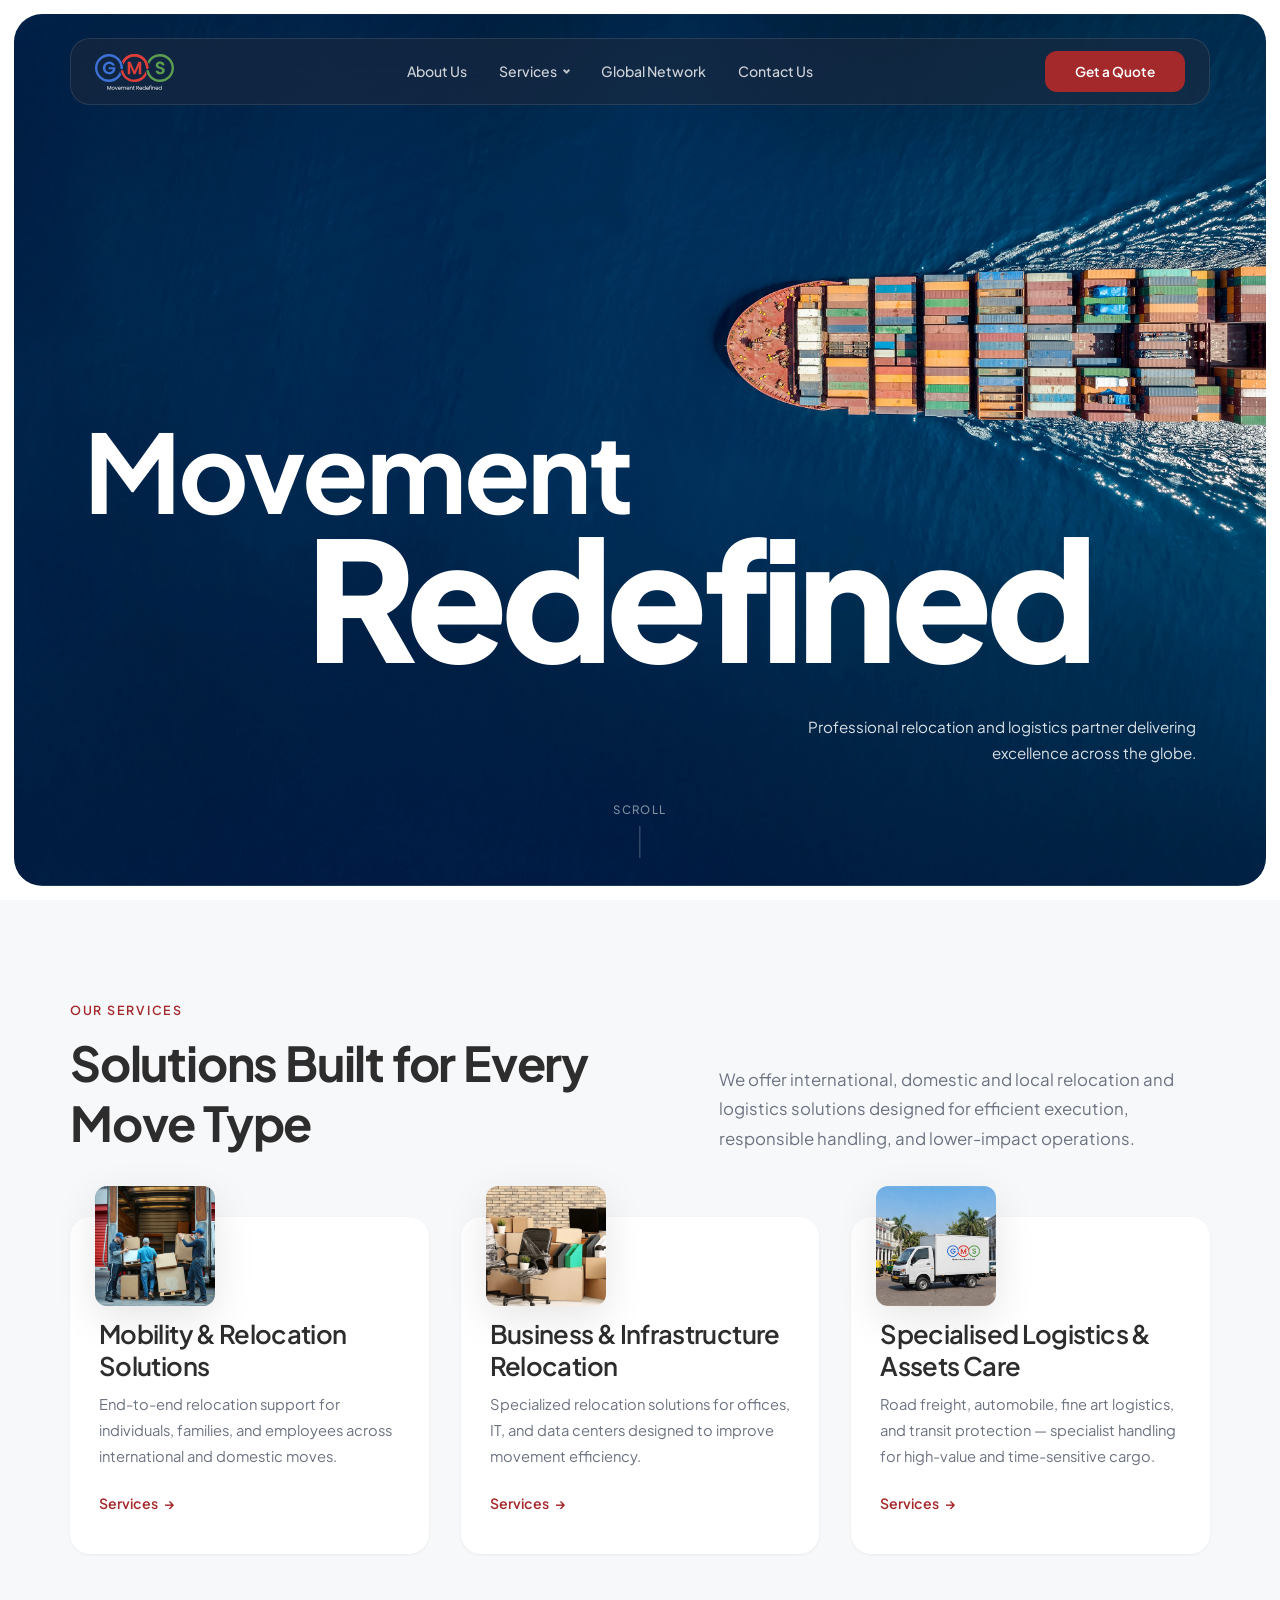
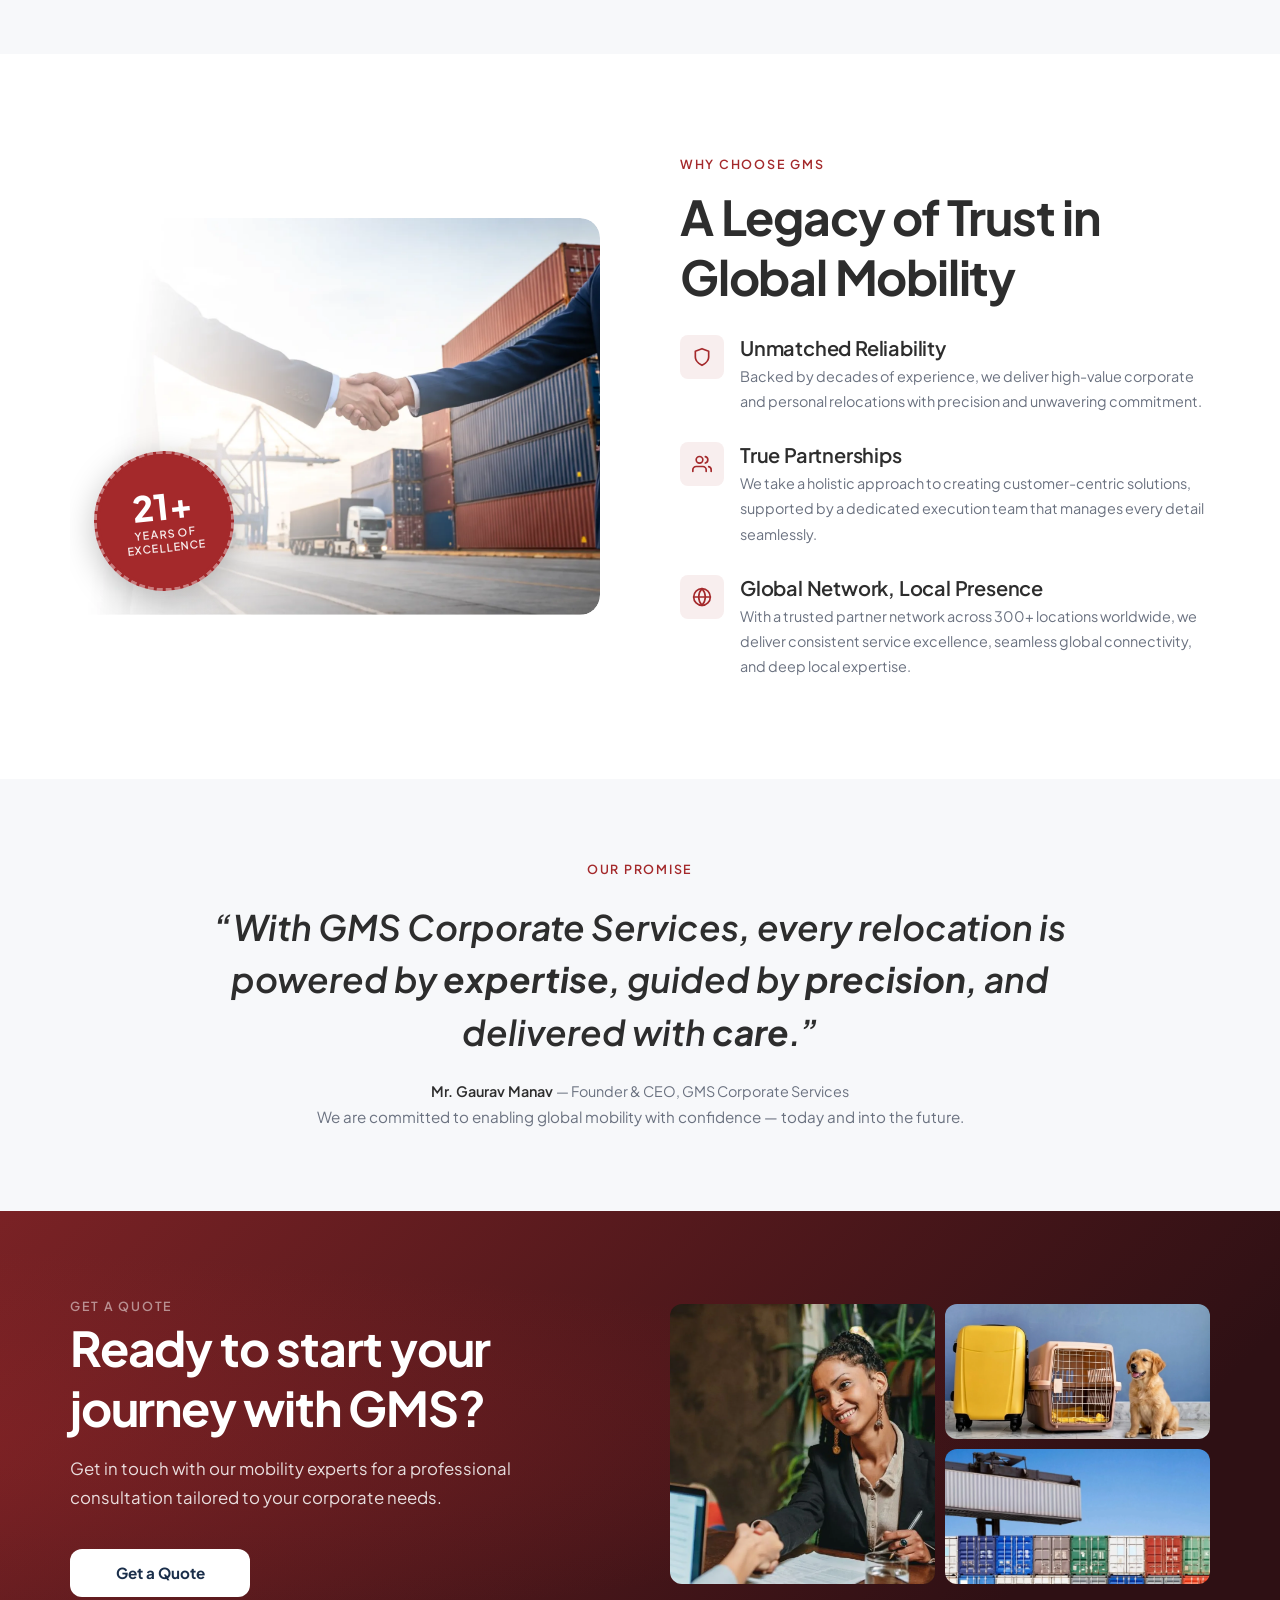
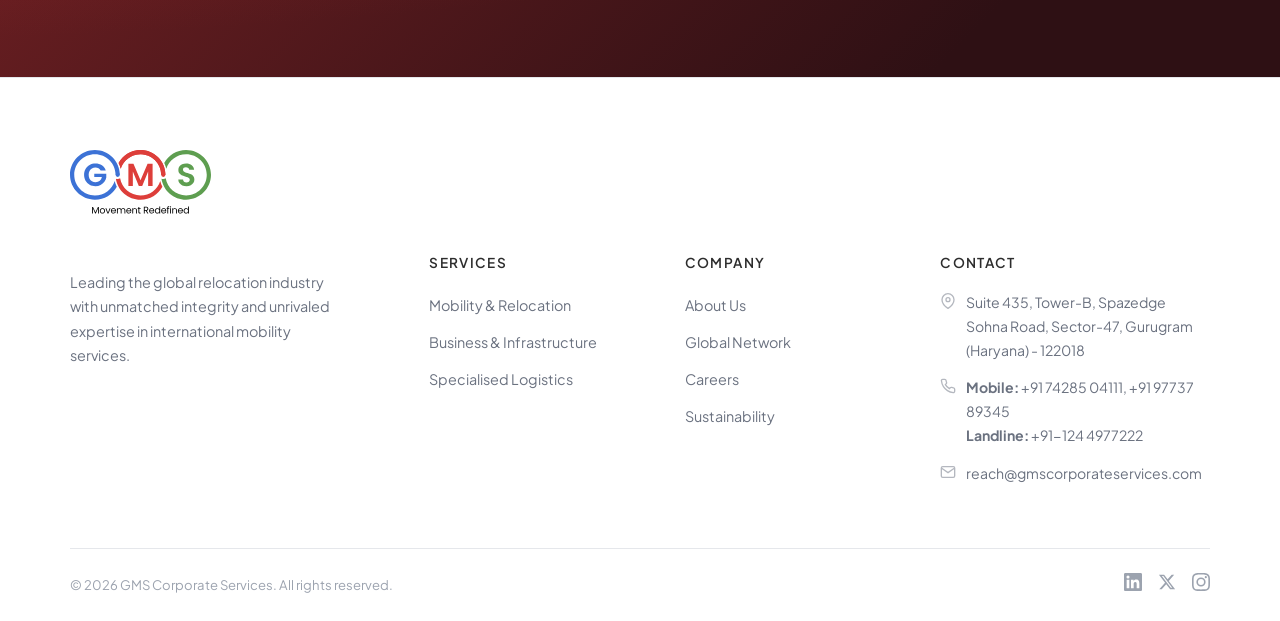
==== Website/index.html @ ae3aa565 "Use Avenir stack for India map labels - Switch Jammu/Srinagar overlay labels to Avenir/Avenir Next s" ====
<!DOCTYPE html>
<html lang="en">
<head>
  <meta charset="UTF-8">
  <meta name="viewport" content="width=device-width, initial-scale=1.0">
  <title>GMS — Global Mobility Services | Movement Redefined</title>
  <meta name="description" content="GMS Corporate Services offers comprehensive relocation and logistics solutions designed to optimize your business operations and expand your global footprint.">
  <link rel="preconnect" href="https://fonts.googleapis.com">
  <link rel="preconnect" href="https://fonts.gstatic.com" crossorigin>
  <link href="https://fonts.googleapis.com/css2?family=Plus+Jakarta+Sans:ital,wght@0,300;0,400;0,500;0,600;0,700;0,800;1,400;1,600&display=swap" rel="stylesheet">
  <link rel="stylesheet" href="css/style.css?v=20">
</head>
<body>

  <!-- Navbar — Glassmorphism floating -->
  <nav class="navbar" role="navigation" aria-label="Main navigation">
    <div class="navbar__inner">
      <a href="index.html" class="navbar__logo" aria-label="GMS Home">
        <img src="assets/GMS-logo-white.svg" alt="GMS" style="height: 36px;">
      </a>
      <div class="navbar__links">
        <a href="about.html">About Us</a>
        <div class="navbar__dropdown">
          <button type="button" class="navbar__dropdown-trigger" aria-haspopup="true" aria-expanded="false">Services</button>
          <div class="navbar__mega-menu">
            <div class="mega-menu__group">
              <a href="services-mobility-relocation.html" class="mega-menu__category">Mobility &amp; Relocation Solutions</a>
              <div class="mega-menu__services">
                <a href="services-mobility-relocation.html#household-relocation">Household Relocation</a>
                <a href="services-mobility-relocation.html#corporate-mobility">Corporate Mobility Solutions</a>
                <a href="services-mobility-relocation.html#destination-services">Relocation &amp; Destination Services</a>
                <a href="services-mobility-relocation.html#pet-relocation">Pet Relocation</a>
              </div>
            </div>
            <div class="mega-menu__group">
              <a href="services-business-infrastructure.html" class="mega-menu__category">Business &amp; Infrastructure Relocation</a>
              <div class="mega-menu__services">
                <a href="services-business-infrastructure.html#office-it">Office &amp; IT Relocation</a>
                <a href="services-business-infrastructure.html#data-center">Data Center Migration</a>
                <a href="services-business-infrastructure.html#warehousing">Warehousing Solutions</a>
              </div>
            </div>
            <div class="mega-menu__group">
              <a href="services-specialised-logistics.html" class="mega-menu__category">Specialised Logistics &amp; Assets Care</a>
              <div class="mega-menu__services">
                <a href="services-specialised-logistics.html#road-freight">Road Freight Solutions</a>
                <a href="services-specialised-logistics.html#automobile">Automobile Transportation</a>
                <a href="services-specialised-logistics.html#fine-art">Fine Art Logistics</a>
                <a href="services-specialised-logistics.html#transit-protection">Transit Protection</a>
              </div>
            </div>
          </div>
        </div>
        <a href="global-network.html">Global Network</a>
        <a href="contact.html">Contact Us</a>
      </div>
      <div class="navbar__cta">
        <a href="get-a-quote.html" class="btn btn--primary" data-quote-trigger>Get a Quote</a>
      </div>
      <button class="navbar__hamburger" aria-label="Toggle menu">
        <span></span><span></span><span></span>
      </button>
    </div>
  </nav>

  <!-- Mobile Nav -->
  <div class="mobile-nav">
    <a href="about.html">About Us</a>
    <div class="mobile-nav__accordion">
      <button class="mobile-nav__accordion-trigger">Services <span class="chevron">&#9662;</span></button>
      <div class="mobile-nav__accordion-panel">
        <span class="mobile-nav__group-label">Mobility &amp; Relocation</span>
        <a href="services-mobility-relocation.html#household-relocation">Household Relocation</a>
        <a href="services-mobility-relocation.html#corporate-mobility">Corporate Mobility Solutions</a>
        <a href="services-mobility-relocation.html#destination-services">Relocation &amp; Destination Services</a>
        <a href="services-mobility-relocation.html#pet-relocation">Pet Relocation</a>
        <span class="mobile-nav__group-label">Business &amp; Infrastructure</span>
        <a href="services-business-infrastructure.html#office-it">Office &amp; IT Relocation</a>
        <a href="services-business-infrastructure.html#data-center">Data Center Migration</a>
        <a href="services-business-infrastructure.html#warehousing">Warehousing Solutions</a>
        <span class="mobile-nav__group-label">Specialised Logistics</span>
        <a href="services-specialised-logistics.html#road-freight">Road Freight Solutions</a>
        <a href="services-specialised-logistics.html#automobile">Automobile Transportation</a>
        <a href="services-specialised-logistics.html#fine-art">Fine Art Logistics</a>
        <a href="services-specialised-logistics.html#transit-protection">Transit Protection</a>
      </div>
    </div>
    <a href="global-network.html">Global Network</a>
    <a href="contact.html">Contact Us</a>
    <a href="get-a-quote.html" class="btn btn--primary" style="margin-top: 12px;" data-quote-trigger>Get a Quote</a>
  </div>

  <!-- Hero — Inset with white border, fully rounded -->
  <div class="hero-wrapper">
    <section class="hero" id="hero">
      <div class="hero__bg hero-carousel">
        <div class="hero-carousel__slide hero-carousel__slide--active" data-slide="0">
          <img src="assets/hero-carousel-1.webp" alt="Cargo ship aerial view">
        </div>
        <div class="hero-carousel__slide hero-carousel__slide--gradient" data-slide="1">
          <img src="assets/hero-carousel-2.webp" alt="Freight train containers">
        </div>
        <div class="hero-carousel__slide hero-carousel__slide--gradient" data-slide="2">
          <img src="assets/hero-carousel-3.webp" alt="Air freight and containers">
        </div>
      </div>
      <div class="hero__content">
        <h1 class="hero__heading">
          <span class="line1">Movement</span>
          <span class="line2">Redefined</span>
        </h1>
        <div class="hero__bottom hero__bottom--no-stats">
          <div class="hero__meta">
            <p class="hero__subtitle">Professional relocation and logistics partner delivering excellence across the globe.</p>
          </div>
        </div>
      </div>
      <div class="hero__scroll-hint">
        <span>Scroll</span>
        <div class="scroll-line"></div>
      </div>
    </section>
  </div>

  <!-- Services — Split header + Image cards -->
  <section class="section section--grey">
    <div class="container">
      <div class="section-header-split reveal">
        <div>
          <span class="label">Our Services</span>
          <h2>Solutions Built for Every Move Type</h2>
        </div>
        <div>
          <p>We offer international, domestic and local relocation and logistics solutions designed for efficient execution, responsible handling, and lower-impact operations.</p>
        </div>
      </div>
      <div class="services-grid">
        <div class="service-card reveal reveal-delay-1">
          <div class="service-card__image service-card__image--household">
            <img src="assets/unmatched-reliability.webp" alt="Mobility and relocation">
          </div>
          <div class="service-card__body">
            <h3>Mobility &amp; Relocation Solutions</h3>
            <p>End-to-end relocation support for individuals, families, and employees across international and domestic moves.</p>
            <a href="services-mobility-relocation.html" class="service-card__link">Services <span class="arrow">&rarr;</span></a>
          </div>
        </div>
        <div class="service-card reveal reveal-delay-2">
          <div class="service-card__image">
            <img src="assets/img-10.webp" alt="Business and infrastructure relocation">
          </div>
          <div class="service-card__body">
            <h3>Business &amp; Infrastructure Relocation</h3>
            <p>Specialized relocation solutions for offices, IT, and data centers designed to improve movement efficiency.</p>
            <a href="services-business-infrastructure.html" class="service-card__link">Services <span class="arrow">&rarr;</span></a>
          </div>
        </div>
        <div class="service-card reveal reveal-delay-3">
          <div class="service-card__image">
            <img src="assets/photos/contact-page-final.webp" alt="Specialised logistics">
          </div>
          <div class="service-card__body">
            <h3>Specialised Logistics &amp; Assets Care</h3>
            <p>Road freight, automobile, fine art logistics, and transit protection — specialist handling for high-value and time-sensitive cargo.</p>
            <a href="services-specialised-logistics.html" class="service-card__link">Services <span class="arrow">&rarr;</span></a>
          </div>
        </div>
      </div>
    </div>
  </section>

  <!-- Why Choose GMS -->
  <section class="section">
    <div class="container">
      <div class="split">
        <div class="split__image reveal">
          <img src="assets/img-6.webp" alt="Global reach and logistics network">
          <div class="split__badge">
            <span class="number" data-count="25" data-suffix="+">0+</span>
            <span class="text">Years of<br>Excellence</span>
          </div>
        </div>
        <div class="split__content reveal">
          <span class="label">Why Choose GMS</span>
          <h2>A Legacy of Trust in Global Mobility</h2>
          <div class="trust-points">
            <div class="trust-point">
              <div class="trust-point__icon">
                <svg width="20" height="20" viewBox="0 0 24 24" fill="none" stroke="currentColor" stroke-width="2" stroke-linecap="round" stroke-linejoin="round"><path d="M12 22s8-4 8-10V5l-8-3-8 3v7c0 6 8 10 8 10z"/></svg>
              </div>
              <div>
                <h4>Unmatched Reliability</h4>
                <p>Backed by decades of experience, we deliver high-value corporate and personal relocations with precision and unwavering commitment.</p>
              </div>
            </div>
            <div class="trust-point">
              <div class="trust-point__icon">
                <svg width="20" height="20" viewBox="0 0 24 24" fill="none" stroke="currentColor" stroke-width="2" stroke-linecap="round" stroke-linejoin="round"><path d="M17 21v-2a4 4 0 0 0-4-4H5a4 4 0 0 0-4 4v2"/><circle cx="9" cy="7" r="4"/><path d="M23 21v-2a4 4 0 0 0-3-3.87"/><path d="M16 3.13a4 4 0 0 1 0 7.75"/></svg>
              </div>
              <div>
                <h4>True Partnerships</h4>
                <p>We take a holistic approach to creating customer-centric solutions, supported by a dedicated execution team that manages every detail seamlessly.</p>
              </div>
            </div>
            <div class="trust-point">
              <div class="trust-point__icon">
                <svg width="20" height="20" viewBox="0 0 24 24" fill="none" stroke="currentColor" stroke-width="2" stroke-linecap="round" stroke-linejoin="round"><circle cx="12" cy="12" r="10"/><line x1="2" y1="12" x2="22" y2="12"/><path d="M12 2a15.3 15.3 0 0 1 4 10 15.3 15.3 0 0 1-4 10 15.3 15.3 0 0 1-4-10 15.3 15.3 0 0 1 4-10z"/></svg>
              </div>
              <div>
                <h4>Global Network, Local Presence</h4>
                <p>With a trusted partner network across 300+ locations worldwide, we deliver consistent service excellence, seamless global connectivity, and deep local expertise.</p>
              </div>
            </div>
          </div>
        </div>
      </div>
    </div>
  </section>

  <!-- Our Promise -->
  <section class="promise">
    <div class="container">
      <div class="promise__inner reveal">
        <span class="label">Our Promise</span>
        <blockquote>&ldquo;With GMS Corporate Services, every relocation is powered by <strong>expertise</strong>, guided by <strong>precision</strong>, and delivered with <strong>care</strong>.&rdquo;</blockquote>
        <p class="promise__author">Mr. Gaurav Manav <span>&mdash; Founder &amp; CEO, GMS Corporate Services</span></p>
        <p class="promise__note">We are committed to enabling global mobility with confidence &mdash; today and into the future.</p>
      </div>
    </div>
  </section>

  <!-- CTA Banner — Split with image collage -->
  <section class="cta-banner">
    <div class="container">
      <div class="cta-banner__split reveal">
        <div class="cta-banner__text">
          <span class="label" style="color: rgba(255,255,255,0.5);">Get a Quote</span>
          <h2>Ready to start your journey with GMS?</h2>
          <p>Get in touch with our mobility experts for a professional consultation tailored to your corporate needs.</p>
          <a href="get-a-quote.html" class="btn btn--white" data-quote-trigger>Get a Quote</a>
        </div>
        <div class="cta-banner__collage">
          <div class="collage">
            <div class="collage__tall">
              <img src="assets/img-12.webp" alt="Automobile transportation">
            </div>
            <div class="collage__stack">
              <div class="collage__img">
                <img class="collage__pet" src="assets/photos/pet-relocation-collage.webp?v=2" alt="Pet relocation services">
              </div>
              <div class="collage__img">
                <img src="assets/photos/containers-collage.webp" alt="Fine art logistics">
              </div>
            </div>
          </div>
        </div>
      </div>
    </div>
  </section>

  <!-- Footer -->
  <footer class="footer">
    <div class="container">
      <a href="index.html" class="footer__logo-big" aria-label="GMS Home">
        <img src="assets/GMS-logo.svg" alt="GMS">
      </a>
      <div class="footer__grid">
        <div class="footer__brand">
          <p>Leading the global relocation industry with unmatched integrity and unrivaled expertise in international mobility services.</p>
        </div>
        <div>
          <h4>Services</h4>
          <ul>
            <li><a href="services-mobility-relocation.html">Mobility &amp; Relocation</a></li>
            <li><a href="services-business-infrastructure.html">Business &amp; Infrastructure</a></li>
            <li><a href="services-specialised-logistics.html">Specialised Logistics</a></li>
          </ul>
        </div>
        <div>
          <h4>Company</h4>
          <ul>
            <li><a href="about.html">About Us</a></li>
            <li><a href="global-network.html">Global Network</a></li>
            <li><a href="contact.html">Careers</a></li>
            <li><a href="about.html">Sustainability</a></li>
          </ul>
        </div>
        <div>
          <h4>Contact</h4>
          <div class="footer__contact-item">
            <svg width="16" height="16" viewBox="0 0 24 24" fill="none" stroke="currentColor" stroke-width="2"><path d="M21 10c0 7-9 13-9 13s-9-6-9-13a9 9 0 0118 0z"/><circle cx="12" cy="10" r="3"/></svg>
            <span data-allow-copy>Suite 435, Tower-B, Spazedge<br>Sohna Road, Sector-47, Gurugram (Haryana) - 122018</span>
          </div>
          <div class="footer__contact-item">
            <svg width="16" height="16" viewBox="0 0 24 24" fill="none" stroke="currentColor" stroke-width="2"><path d="M22 16.92v3a2 2 0 01-2.18 2 19.79 19.79 0 01-8.63-3.07 19.5 19.5 0 01-6-6 19.79 19.79 0 01-3.07-8.67A2 2 0 014.11 2h3a2 2 0 012 1.72c.127.96.361 1.903.7 2.81a2 2 0 01-.45 2.11L8.09 9.91a16 16 0 006 6l1.27-1.27a2 2 0 012.11-.45c.907.339 1.85.573 2.81.7A2 2 0 0122 16.92z"/></svg>
            <span data-allow-copy><strong>Mobile:</strong> +91 74285 04111, +91 97737 89345<br><strong>Landline:</strong> +91-124 4977222</span>
          </div>
          <div class="footer__contact-item">
            <svg width="16" height="16" viewBox="0 0 24 24" fill="none" stroke="currentColor" stroke-width="2"><path d="M4 4h16c1.1 0 2 .9 2 2v12c0 1.1-.9 2-2 2H4c-1.1 0-2-.9-2-2V6c0-1.1.9-2 2-2z"/><polyline points="22,6 12,13 2,6"/></svg>
            <span data-allow-copy>reach@gmscorporateservices.com</span>
          </div>
        </div>
      </div>
      <div class="footer__bottom">
        <span>&copy; 2026 GMS Corporate Services. All rights reserved.</span>
        <div class="footer__socials">
          <a href="#" aria-label="LinkedIn">
            <svg width="18" height="18" viewBox="0 0 24 24" fill="currentColor"><path d="M20.447 20.452h-3.554v-5.569c0-1.328-.027-3.037-1.852-3.037-1.853 0-2.136 1.445-2.136 2.939v5.667H9.351V9h3.414v1.561h.046c.477-.9 1.637-1.85 3.37-1.85 3.601 0 4.267 2.37 4.267 5.455v6.286zM5.337 7.433a2.062 2.062 0 01-2.063-2.065 2.064 2.064 0 112.063 2.065zm1.782 13.019H3.555V9h3.564v11.452zM22.225 0H1.771C.792 0 0 .774 0 1.729v20.542C0 23.227.792 24 1.771 24h20.451C23.2 24 24 23.227 24 22.271V1.729C24 .774 23.2 0 22.222 0h.003z"/></svg>
          </a>
          <a href="#" aria-label="Twitter">
            <svg width="18" height="18" viewBox="0 0 24 24" fill="currentColor"><path d="M18.244 2.25h3.308l-7.227 8.26 8.502 11.24H16.17l-5.214-6.817L4.99 21.75H1.68l7.73-8.835L1.254 2.25H8.08l4.713 6.231zm-1.161 17.52h1.833L7.084 4.126H5.117z"/></svg>
          </a>
          <a href="#" aria-label="Instagram">
            <svg width="18" height="18" viewBox="0 0 24 24" fill="currentColor"><path d="M12 2.163c3.204 0 3.584.012 4.85.07 3.252.148 4.771 1.691 4.919 4.919.058 1.265.069 1.645.069 4.849 0 3.205-.012 3.584-.069 4.849-.149 3.225-1.664 4.771-4.919 4.919-1.266.058-1.644.07-4.85.07-3.204 0-3.584-.012-4.849-.07-3.26-.149-4.771-1.699-4.919-4.92-.058-1.265-.07-1.644-.07-4.849 0-3.204.013-3.583.07-4.849.149-3.227 1.664-4.771 4.919-4.919 1.266-.057 1.645-.069 4.849-.069zM12 0C8.741 0 8.333.014 7.053.072 2.695.272.273 2.69.073 7.052.014 8.333 0 8.741 0 12c0 3.259.014 3.668.072 4.948.2 4.358 2.618 6.78 6.98 6.98C8.333 23.986 8.741 24 12 24c3.259 0 3.668-.014 4.948-.072 4.354-.2 6.782-2.618 6.979-6.98.059-1.28.073-1.689.073-4.948 0-3.259-.014-3.667-.072-4.947-.196-4.354-2.617-6.78-6.979-6.98C15.668.014 15.259 0 12 0zm0 5.838a6.162 6.162 0 100 12.324 6.162 6.162 0 000-12.324zM12 16a4 4 0 110-8 4 4 0 010 8zm6.406-11.845a1.44 1.44 0 100 2.881 1.44 1.44 0 000-2.881z"/></svg>
          </a>
        </div>
      </div>
    </div>
  </footer>

  <!-- Global Quote Modal -->
  <div class="quote-modal-overlay" aria-hidden="true">
    <div class="quote-modal" role="dialog" aria-modal="true" aria-labelledby="quote-modal-title">
      <button class="quote-modal__close" aria-label="Close">×</button>
      <div class="quote-modal__header">
        <h2 id="quote-modal-title" class="quote-modal__title">Get your quote</h2>
        <p class="quote-modal__subtitle">Share a few details about your move or logistics requirement and we will get back with a tailored proposal.</p>
      </div>
      <form class="quote-form" onsubmit="return false;">
        <div class="form-row">
          <input type="text" placeholder="Name">
          <input type="email" placeholder="Email Address">
        </div>
        <div class="form-row">
          <input type="tel" placeholder="Phone Number">
          <select data-inquiry-select>
            <option value="" disabled selected>Inquiry Type</option>
            <option value="household">Household Relocation</option>
            <option value="corporate">Corporate Mobility Solutions</option>
            <option value="destination">Relocation &amp; Destination Services</option>
            <option value="pet">Pet Relocation</option>
            <option value="fine-art">Fine Art Logistics</option>
            <option value="auto">Automobile Transportation</option>
            <option value="office">Office &amp; IT Relocation</option>
            <option value="data-center">Data Center Migration</option>
            <option value="warehousing">Warehousing Solutions</option>
            <option value="road-freight">Road Freight Solutions</option>
            <option value="other">Other</option>
          </select>
        </div>
        <div class="inquiry-followup" data-inquiry-followup hidden></div>
        <textarea placeholder="Tell us about your requirements"></textarea>
        <div class="quote-form__actions">
          <button type="submit" class="btn btn--primary">Send Message</button>
        </div>
      </form>
      <div class="quote-modal__logo">
        <img src="assets/GMS-logo.svg" alt="GMS">
      </div>
    </div>
  </div>

  <script src="js/main.js?v=14"></script>
</body>
</html>
---- Website/css/style.css ----
/* ========================================
   GMS Corporate Services — Redesigned
   ======================================== */

:root {
  --blue-primary: #A4292B;
  --blue-dark: #6E1C22;
  --navy: #1A2E4A;
  --navy-deep: #111D2E;
  --maroon-deep: #2A0F15;
  --maroon-dark: #3D1620;
  --red-accent: #A4292B;
  --green-accent: #2F6448;
  --charcoal: #2D2D2D;
  --charcoal-light: #4A4A4A;
  --white: #FFFFFF;
  --off-white: #F7F8FA;
  --grey-light: #E5E7EB;
  --grey-mid: #9CA3AF;
  --grey-dark: #6B7280;

  --font-family: 'Plus Jakarta Sans', -apple-system, BlinkMacSystemFont, 'Segoe UI', sans-serif;
  --fw-regular: 400;
  --fw-medium: 500;
  --fw-semi: 600;
  --fw-bold: 700;
  --fw-extrabold: 800;
  --fw-black: 900;

  --radius-sm: 8px;
  --radius-md: 12px;
  --radius-lg: 20px;
  --radius-xl: 28px;

  --shadow-sm: 0 1px 3px rgba(0,0,0,0.06);
  --shadow-md: 0 4px 16px rgba(0,0,0,0.08);
  --shadow-lg: 0 12px 40px rgba(0,0,0,0.1);

  --transition-fast: 0.2s ease;
  --transition-base: 0.3s ease;
  --transition-slow: 0.5s ease;

  --container-max: 1600px;
  --hero-inset: 14px;
  --page-padding: clamp(46px, calc(var(--hero-inset) + 5vw), 70px);
}

/* --- Reset --- */
*, *::before, *::after { margin: 0; padding: 0; box-sizing: border-box; }

html {
  scroll-behavior: smooth;
  -webkit-font-smoothing: antialiased;
}

body {
  font-family: var(--font-family);
  font-weight: var(--fw-regular);
  font-size: 16px;
  line-height: 1.7;
  color: var(--charcoal);
  background: var(--white);
  overflow-x: hidden;
}

img { max-width: 100%; height: auto; display: block; }
a { text-decoration: none; color: inherit; transition: color var(--transition-fast); }
ul, ol { list-style: none; }
button, input, textarea, select { font-family: inherit; font-size: inherit; border: none; outline: none; background: none; }
button { cursor: pointer; }

/* --- Utility --- */
.container {
  width: 100%;
  max-width: var(--container-max);
  margin: 0 auto;
  padding: 0 var(--page-padding);
}

.sr-only {
  position: absolute; width: 1px; height: 1px; padding: 0; margin: -1px;
  overflow: hidden; clip: rect(0,0,0,0); border: 0;
}

/* --- Typography --- */
h1, h2, h3, h4, h5, h6 {
  font-weight: var(--fw-semi);
  line-height: 1.25;
  color: var(--charcoal);
  letter-spacing: -0.025em;
}

h1 {
  font-size: clamp(3.2rem, 7vw, 5.5rem);
  font-weight: var(--fw-bold);
}

h2 {
  font-size: clamp(2rem, 4vw, 3rem);
  font-weight: var(--fw-bold);
}

h3 { font-size: clamp(1.3rem, 2.5vw, 1.6rem); font-weight: var(--fw-semi); }
h4 { font-size: clamp(1.1rem, 2vw, 1.25rem); font-weight: var(--fw-semi); }

p {
  color: var(--charcoal-light);
  line-height: 1.75;
}

.label {
  font-size: 0.78rem;
  font-weight: var(--fw-semi);
  letter-spacing: 0.14em;
  text-transform: uppercase;
  color: var(--blue-primary);
}

/* --- Buttons --- */
.btn {
  display: inline-flex;
  align-items: center;
  justify-content: center;
  padding: 11px 28px;
  min-width: 180px;
  font-weight: var(--fw-semi);
  font-size: 0.95rem;
  border-radius: var(--radius-md);
  transition: background var(--transition-base), box-shadow var(--transition-base), color var(--transition-base), padding var(--transition-base);
  white-space: nowrap;
  position: relative;
  text-align: center;
}

.btn::after {
  content: '\2192';
  position: absolute;
  right: 18px;
  top: 50%;
  transform: translateY(-50%) translateX(-4px);
  opacity: 0;
  transition: opacity var(--transition-base), transform var(--transition-base);
  font-size: 1.05em;
}

.btn:hover {
  padding-left: 20px;
  padding-right: 36px;
}

.btn:hover::after {
  opacity: 1;
  transform: translateY(-50%) translateX(0);
}

.btn--primary {
  background: var(--blue-primary);
  color: var(--white);
}
.btn--primary:hover {
  background: var(--blue-dark);
  box-shadow: var(--shadow-md);
}

.btn--outline-dark {
  border: 1.5px solid var(--charcoal);
  color: var(--charcoal);
}
.btn--outline-dark:hover {
  background: var(--charcoal);
  color: var(--white);
}

.btn--white {
  background: var(--white);
  color: var(--navy);
  font-weight: var(--fw-bold);
}
.btn--white:hover {
  background: var(--off-white);
  box-shadow: var(--shadow-md);
}

.btn--dark {
  background: var(--charcoal);
  color: var(--white);
}
.btn--dark:hover {
  background: var(--navy-deep);
}

.btn--red {
  background: var(--red-accent);
  color: var(--white);
  font-weight: var(--fw-semi);
}
.btn--red:hover {
  background: #8B2224;
  box-shadow: var(--shadow-md);
}

/* ==================================
   NAVBAR — Glassmorphism, floating
   ================================== */
.navbar {
  position: fixed;
  top: calc(var(--hero-inset) + 24px);
  left: 50%;
  transform: translateX(-50%);
  width: calc(100% - var(--page-padding) * 2);
  max-width: calc(var(--container-max) - var(--page-padding) * 2);
  z-index: 1000;
  padding: 12px 16px;
  border-radius: var(--radius-lg);
  background: rgba(30, 40, 60, 0.55);
  backdrop-filter: blur(24px);
  -webkit-backdrop-filter: blur(24px);
  border: 1px solid rgba(255, 255, 255, 0.1);
  transition: all var(--transition-base);
}

.navbar--scrolled {
  top: 12px;
  background: rgba(255, 255, 255, 0.95);
  backdrop-filter: blur(16px);
  -webkit-backdrop-filter: blur(16px);
  border-color: rgba(0, 0, 0, 0.06);
  box-shadow: var(--shadow-md);
}

.navbar__inner {
  display: flex;
  align-items: center;
  justify-content: space-between;
  padding: 0 8px;
}

.navbar__logo {
  display: flex;
  align-items: center;
  z-index: 1001;
}

.navbar__logo svg { height: 36px; width: auto; }

.navbar__links {
  display: flex;
  align-items: center;
  gap: 32px;
}

/* Only top-level nav links — avoid styling mega-menu links (white on white) */
.navbar__links > a {
  font-size: 0.88rem;
  font-weight: var(--fw-medium);
  color: rgba(255,255,255,0.8);
  transition: color var(--transition-fast);
}
.navbar__links > a:hover,
.navbar__links > a.active { color: var(--white); }

.navbar--scrolled .navbar__links > a { color: var(--charcoal-light); }
.navbar--scrolled .navbar__links > a:hover,
.navbar--scrolled .navbar__links > a.active { color: var(--charcoal); }

/* --- Mega-menu dropdown --- */
.navbar__dropdown {
  position: relative;
  display: flex;
  align-items: center;
}

.navbar__dropdown-trigger {
  font-size: 0.88rem;
  font-weight: var(--fw-medium);
  color: rgba(255,255,255,0.8);
  transition: color var(--transition-fast);
  cursor: pointer;
  display: inline-flex;
  align-items: center;
  /* Reset native button so this works as both <a> and <button> */
  background: transparent;
  border: 0;
  padding: 0;
  font-family: inherit;
  line-height: inherit;
  letter-spacing: inherit;
  -webkit-appearance: none;
          appearance: none;
}
.navbar__dropdown-trigger:focus-visible {
  outline: 2px solid var(--blue-primary);
  outline-offset: 6px;
  border-radius: 4px;
}
/* Dropdown affordance (active-page dot uses ::before so ::after stays free for chevron) */
.navbar__dropdown-trigger::after {
  content: '';
  display: inline-block;
  width: 5px;
  height: 5px;
  margin-left: 7px;
  margin-bottom: 3px;
  border-right: 2px solid currentColor;
  border-bottom: 2px solid currentColor;
  transform: rotate(45deg);
  opacity: 0.88;
  transition: transform 0.2s ease, opacity 0.2s ease;
}
.navbar__dropdown.is-open .navbar__dropdown-trigger::after {
  transform: rotate(225deg);
  margin-bottom: 1px;
  opacity: 1;
}
.navbar__dropdown-trigger:hover,
.navbar__dropdown-trigger.active { color: var(--white); }
.navbar--scrolled .navbar__dropdown-trigger { color: var(--charcoal-light); }
.navbar--scrolled .navbar__dropdown-trigger:hover,
.navbar--scrolled .navbar__dropdown-trigger.active { color: var(--charcoal); }

.navbar__mega-menu {
  position: absolute;
  /* top: 100% keeps the menu element directly attached to the trigger so
     there is NO dead-zone for the mouse. The visible card is offset down
     via top padding + the ::before below, preserving the original look. */
  top: 100%;
  left: 50%;
  transform: translateX(-50%);
  color: var(--charcoal);
  background: transparent;
  padding: 46px 32px 28px; /* 18px gap + 28px original = 46px */
  display: grid;
  grid-template-columns: repeat(3, 1fr);
  gap: 32px;
  min-width: 640px;
  opacity: 0;
  visibility: hidden;
  pointer-events: none;
  transition: opacity var(--transition-base), visibility var(--transition-base);
  z-index: 1101;
}
/* The visible white card lives in a pseudo-element so the surrounding
   element can extend up to the trigger without showing background there. */
.navbar__mega-menu::before {
  content: '';
  position: absolute;
  top: 18px;
  left: 0;
  right: 0;
  bottom: 0;
  background: var(--white);
  border-radius: var(--radius-lg);
  box-shadow: 0 16px 48px rgba(0, 0, 0, 0.14);
  z-index: -1;
}

.navbar__dropdown:hover .navbar__mega-menu,
.navbar__dropdown.is-open .navbar__mega-menu {
  opacity: 1;
  visibility: visible;
  pointer-events: auto;
}

.mega-menu__group {}

.mega-menu__category {
  display: block;
  font-size: 0.82rem;
  font-weight: var(--fw-bold);
  color: var(--charcoal);
  letter-spacing: 0.02em;
  padding: 8px 10px 10px;
  margin: -8px -10px 12px;
  border-bottom: 1px solid var(--grey-light);
  border-radius: var(--radius-sm) var(--radius-sm) 0 0;
  transition: color var(--transition-fast), background var(--transition-fast);
}
.mega-menu__category:hover {
  color: var(--blue-primary);
  background: rgba(164, 41, 43, 0.06);
}

.mega-menu__services {
  display: flex;
  flex-direction: column;
  gap: 4px;
  max-height: 0;
  overflow: hidden;
  transition: max-height 0.35s ease;
}

.mega-menu__group:hover .mega-menu__services,
.mega-menu__group.is-expanded .mega-menu__services {
  max-height: 300px;
}

.mega-menu__services a {
  font-size: 0.82rem;
  font-weight: var(--fw-regular);
  color: var(--charcoal-light);
  padding: 6px 10px;
  margin: 0 -10px;
  border-radius: var(--radius-sm);
  transition: color var(--transition-fast), background var(--transition-fast);
}
.mega-menu__services a:hover {
  color: var(--blue-primary);
  background: rgba(164, 41, 43, 0.06);
}

/* Desktop: show all sub-links at once (standard mega-menu scan pattern) */
@media (min-width: 769px) {
  .mega-menu__services {
    max-height: none;
    overflow: visible;
    padding-top: 4px;
  }
}

/* Active page indicator dot */
.navbar__links > a,
.navbar__dropdown-trigger {
  position: relative;
}
.navbar__links > a.active::after,
.navbar__dropdown-trigger.active::before {
  content: '';
  position: absolute;
  left: 50%;
  transform: translateX(-50%);
  bottom: -10px;
  width: 6px;
  height: 6px;
  border-radius: 999px;
  background: currentColor;
  opacity: 0.95;
}

.navbar__cta .btn {
  padding: 9px 24px;
  font-size: 0.85rem;
  min-width: 140px;
}
.navbar__cta .btn:hover {
  padding-left: 16px;
  padding-right: 32px;
}
.navbar__cta .btn::after {
  right: 14px;
  font-size: 0.95em;
}

.navbar__hamburger {
  display: none;
  flex-direction: column;
  gap: 5px;
  z-index: 1001;
  padding: 4px;
}
.navbar__hamburger span {
  display: block; width: 24px; height: 2px;
  background: var(--white); border-radius: 2px;
  transition: all var(--transition-base);
}
.navbar--scrolled .navbar__hamburger span { background: var(--charcoal); }
.navbar__hamburger.active span:nth-child(1) { transform: rotate(45deg) translate(5px, 5px); }
.navbar__hamburger.active span:nth-child(2) { opacity: 0; }
.navbar__hamburger.active span:nth-child(3) { transform: rotate(-45deg) translate(5px, -5px); }

.mobile-nav {
  display: none;
  position: fixed; inset: 0; background: var(--navy-deep);
  z-index: 999; flex-direction: column; align-items: center; justify-content: center; gap: 28px;
  opacity: 0; pointer-events: none; transition: opacity var(--transition-base);
  overflow-y: auto;
}
.mobile-nav.open { opacity: 1; pointer-events: auto; }
.mobile-nav > a { font-size: 1.4rem; font-weight: var(--fw-semi); color: var(--white); }
.mobile-nav > a:hover { color: var(--red-accent); }

/* Mobile accordion for Services dropdown */
.mobile-nav__accordion {
  text-align: center;
  width: 100%;
  max-width: 320px;
}

.mobile-nav__accordion-trigger {
  font-size: 1.4rem;
  font-weight: var(--fw-semi);
  color: var(--white);
  background: none;
  border: none;
  cursor: pointer;
  display: inline-flex;
  align-items: center;
  gap: 8px;
}
.mobile-nav__accordion-trigger:hover { color: var(--red-accent); }

.mobile-nav__accordion-trigger .chevron {
  font-size: 0.7em;
  transition: transform var(--transition-base);
}
.mobile-nav__accordion-trigger.is-open .chevron {
  transform: rotate(180deg);
}

.mobile-nav__accordion-panel {
  max-height: 0;
  overflow: hidden;
  transition: max-height 0.4s ease;
  display: flex;
  flex-direction: column;
  align-items: center;
  gap: 10px;
  padding: 0 16px;
}
.mobile-nav__accordion-panel.is-open {
  max-height: 600px;
  padding-top: 16px;
}

.mobile-nav__view-all {
  font-size: 0.95rem;
  font-weight: var(--fw-semi);
  color: var(--red-accent) !important;
  margin-bottom: 8px;
}

.mobile-nav__group-label {
  font-size: 0.72rem;
  font-weight: var(--fw-bold);
  color: rgba(255,255,255,0.4);
  text-transform: uppercase;
  letter-spacing: 0.1em;
  margin-top: 8px;
}

.mobile-nav__accordion-panel a {
  font-size: 1rem;
  font-weight: var(--fw-medium);
  color: rgba(255,255,255,0.8);
}
.mobile-nav__accordion-panel a:hover { color: var(--red-accent); }

/* ==================================
   HERO — Inset with white border, rounded all corners
   ================================== */
.hero-wrapper {
  padding: var(--hero-inset);
  background: var(--white);
}

.hero {
  position: relative;
  min-height: calc(100vh - var(--hero-inset) * 2);
  border-radius: var(--radius-xl);
  overflow: hidden;
  display: flex;
  flex-direction: column;
  justify-content: flex-end;
}

.hero__bg {
  position: absolute;
  inset: 0;
  z-index: 1;
}

.hero__bg img {
  width: 100%;
  height: 100%;
  object-fit: cover;
}

/* Hero carousel — zoom-slide transition */
.hero-carousel {
  position: absolute;
  inset: 0;
}

.hero-carousel__slide {
  position: absolute;
  inset: 0;
  opacity: 0;
  transform: scale(1.08);
  transition: opacity 1.4s ease, transform 6s ease-out;
  z-index: 1;
  will-change: opacity, transform;
}

.hero-carousel__slide--active {
  opacity: 1;
  transform: scale(1);
  z-index: 2;
}

.hero-carousel__slide--exiting {
  opacity: 0;
  transform: scale(1.04) translateX(-3%);
  transition: opacity 1.4s ease, transform 1.4s ease;
  z-index: 3;
}

.hero-carousel__slide--gradient::after {
  content: '';
  position: absolute;
  inset: 0;
  background: linear-gradient(180deg, rgba(10, 15, 30, 0.35) 0%, rgba(10, 15, 30, 0.55) 60%, rgba(10, 15, 30, 0.7) 100%);
  pointer-events: none;
}

.hero-carousel__slide img {
  width: 100%;
  height: 100%;
  object-fit: cover;
}

/* Make ship more visible in slide 1 (mobile crop focus) */
.hero-carousel__slide[data-slide="0"] img {
  object-position: 50% 70%;
}

@media (max-width: 768px) {
  .hero-carousel__slide[data-slide="0"] img { object-position: 50% 80%; }
}

.hero__content {
  position: relative;
  z-index: 3;
  padding: 0 var(--page-padding) clamp(72px, 8vw, 96px);
  width: 100%;
}

.hero__heading {
  margin-bottom: 48px;
}

.hero__heading .line1 {
  display: block;
  color: var(--white);
  font-size: clamp(3.5rem, 8.5vw, 7rem);
  font-weight: var(--fw-bold);
  line-height: 1;
  letter-spacing: -0.03em;
  text-align: left;
}

.hero__heading .line2 {
  display: block;
  color: var(--white);
  font-size: clamp(5.5rem, 13vw, 11rem);
  font-weight: var(--fw-extrabold);
  line-height: 0.85;
  letter-spacing: -0.04em;
  text-align: left;
  padding-left: 20%;
}

.hero__bottom {
  display: flex;
  justify-content: space-between;
  align-items: flex-end;
  gap: 40px;
}

.hero__bottom--no-stats {
  justify-content: flex-end;
}

.hero__bottom--no-stats .hero__meta {
  max-width: 420px;
}

.hero__stats {
  display: grid;
  grid-template-columns: 1fr 1fr;
  gap: 24px 48px;
}

.hero__stat-number {
  font-size: 1.5rem;
  font-weight: var(--fw-bold);
  color: var(--white);
  line-height: 1.2;
  letter-spacing: -0.02em;
}

.hero__stat-label {
  font-size: 0.82rem;
  color: rgba(255,255,255,0.75);
  font-weight: var(--fw-regular);
  font-style: italic;
}

.hero__meta {
  text-align: right;
  max-width: 320px;
}

.hero__subtitle {
  font-size: 0.95rem;
  color: rgba(255,255,255,0.85);
  line-height: 1.7;
  margin-bottom: 24px;
}

.hero__actions {
  display: flex;
  align-items: center;
  justify-content: flex-end;
  gap: 14px;
  flex-wrap: wrap;
}

/* Hero bottom content animation */
.hero__bottom,
.hero__scroll-hint {
  opacity: 0;
  transform: translateY(16px);
  transition: opacity 0.8s ease 0.2s, transform 0.8s ease 0.2s;
}

.hero--final .hero__bottom,
.hero--final .hero__scroll-hint {
  opacity: 1;
  transform: translateY(0);
}

/* Scroll hint */
.hero__scroll-hint {
  position: absolute;
  bottom: 28px;
  left: 50%;
  transform: translateX(-50%) translateY(16px);
  display: flex;
  flex-direction: column;
  align-items: center;
  gap: 6px;
  z-index: 4;
}

.hero--final .hero__scroll-hint {
  transform: translateX(-50%) translateY(0);
}

.hero__scroll-hint span {
  font-size: 0.72rem;
  color: rgba(255,255,255,0.5);
  letter-spacing: 0.12em;
  text-transform: uppercase;
  font-weight: var(--fw-medium);
}

.hero__scroll-hint .scroll-line {
  width: 1px;
  height: 32px;
  background: rgba(255,255,255,0.3);
  position: relative;
  overflow: hidden;
}

.hero__scroll-hint .scroll-line::after {
  content: '';
  position: absolute;
  top: -100%;
  left: 0;
  width: 100%;
  height: 100%;
  background: var(--white);
  animation: scrollPulse 1.8s ease-in-out infinite;
}

@keyframes scrollPulse {
  0% { top: -100%; }
  50% { top: 100%; }
  100% { top: 100%; }
}

/* ==================================
   SECTION — Split header layout
   ================================== */
.section {
  padding: 100px 0;
}

.section--grey { background: var(--off-white); }
.section--dark {
  background: var(--navy-deep);
  color: var(--white);
}

.section-header-split {
  display: grid;
  grid-template-columns: 1.2fr 1fr;
  gap: 60px;
  align-items: end;
  margin-bottom: 64px;
}

.section-header-split .label {
  margin-bottom: 12px;
  display: block;
}

.section-header-split h2 {
  margin: 0;
}

.section-header-split p {
  font-size: 1.05rem;
  color: var(--grey-dark);
  max-width: 480px;
}

/* ==================================
   SERVICE CARDS — Image cutout style
   ================================== */
.services-grid {
  display: grid;
  grid-template-columns: repeat(3, 1fr);
  gap: 32px;
}

.service-card {
  background: var(--white);
  border-radius: var(--radius-lg);
  border: 1px solid var(--grey-light);
  overflow: visible;
  position: relative;
  transition: all var(--transition-base);
  padding-top: 100px;
}

.section--grey .service-card {
  border-color: transparent;
  box-shadow: var(--shadow-sm);
}

.service-card:hover {
  transform: translateY(-8px);
  box-shadow: var(--shadow-lg);
  border-color: transparent;
}

.service-card__image {
  position: absolute;
  top: -32px;
  left: 24px;
  width: 120px;
  height: 120px;
  border-radius: var(--radius-md);
  overflow: hidden;
  box-shadow: var(--shadow-lg);
}

.service-card__image img {
  width: 100%;
  height: 100%;
  object-fit: cover;
}

/* Household relocation (wide exterior shot): bias toward movers + truck */
.service-card__image--household img {
  object-position: 58% 46%;
}

/* Variant: artwork (transparent PNG) — let it breathe and add a subtle float */
.service-card__image--artwork {
  background: linear-gradient(135deg, #f4f7fb 0%, #e9eef5 100%);
  box-shadow: var(--shadow-md);
}
.service-card__image--artwork img {
  object-fit: contain;
  padding: 8px;
  will-change: transform;
  animation: artworkFloat 4.2s ease-in-out infinite;
}
.service-card:hover .service-card__image--artwork img {
  animation-duration: 2.6s;
}

@keyframes artworkFloat {
  0%, 100% { transform: translateY(0) rotate(0deg); }
  50%      { transform: translateY(-6px) rotate(-0.6deg); }
}

@media (prefers-reduced-motion: reduce) {
  .service-card__image--artwork img { animation: none; }
}

.service-card__body {
  padding: 0 28px 36px;
}

.service-card__body h3 { margin-bottom: 10px; }

.service-card__body p {
  font-size: 0.92rem;
  color: var(--grey-dark);
  margin-bottom: 20px;
}

.service-card__link {
  display: inline-flex;
  align-items: center;
  gap: 6px;
  font-size: 0.88rem;
  font-weight: var(--fw-semi);
  color: var(--blue-primary);
  transition: gap var(--transition-fast);
}
.service-card__link:hover { gap: 10px; }

.service-card__link {
  text-decoration: none;
  cursor: pointer;
}

/* ==================================
   TEXT EFFECTS — Overlapping large text
   ================================== */
.text-effect-section {
  position: relative;
  overflow: hidden;
}

.text-effect-bg {
  font-size: clamp(5rem, 14vw, 12rem);
  font-weight: var(--fw-black);
  line-height: 0.9;
  letter-spacing: -0.04em;
  -webkit-text-stroke: 1.5px rgba(164, 41, 43, 0.15);
  color: transparent;
  position: absolute;
  right: -2%;
  top: 50%;
  transform: translateY(-50%);
  pointer-events: none;
  user-select: none;
  z-index: 0;
}

.text-effect-section .container {
  position: relative;
  z-index: 1;
}

/* Image-clipped text */
.text-image-clip {
  font-size: clamp(4rem, 10vw, 9rem);
  font-weight: var(--fw-black);
  line-height: 1;
  letter-spacing: -0.04em;
  background-size: cover;
  background-position: center;
  -webkit-background-clip: text;
  background-clip: text;
  -webkit-text-fill-color: transparent;
}

/* Outlined text */
.text-outline {
  font-size: clamp(4rem, 10vw, 8rem);
  font-weight: var(--fw-black);
  letter-spacing: -0.04em;
  -webkit-text-stroke: 2px var(--charcoal);
  color: transparent;
  line-height: 1;
}

.text-outline--light {
  -webkit-text-stroke-color: rgba(255,255,255,0.2);
}

/* ==================================
   WHY GMS — Split layout
   ================================== */
.split {
  display: grid;
  grid-template-columns: 1fr 1fr;
  gap: 80px;
  align-items: center;
}

.split__image {
  position: relative;
  border-radius: var(--radius-lg);
  overflow: hidden;
  aspect-ratio: 4 / 3;
}

.split__image img {
  width: 100%;
  height: 100%;
  object-fit: cover;
  object-position: center 45%;
  border-radius: var(--radius-lg);
  display: block;
}

.split__badge {
  position: absolute;
  bottom: 24px;
  left: 24px;
  background: var(--blue-primary);
  color: var(--white);
  width: 140px;
  height: 140px;
  border-radius: 50%;
  padding: 0;
  display: flex;
  flex-direction: column;
  align-items: center;
  justify-content: center;
  text-align: center;
  box-shadow: 0 8px 32px rgba(0,0,0,0.25);
  transform: rotate(-6deg);
  border: 3px dashed rgba(255,255,255,0.4);
  outline: 3px solid var(--blue-primary);
  outline-offset: -6px;
}

.split__badge .number {
  font-size: 2.2rem;
  font-weight: var(--fw-extrabold);
  line-height: 1.1;
  display: block;
}

.split__badge .text {
  font-size: 0.68rem;
  font-weight: var(--fw-semi);
  opacity: 0.9;
  text-transform: uppercase;
  letter-spacing: 0.08em;
  line-height: 1.3;
  margin-top: 2px;
}

.split__content .label { margin-bottom: 12px; display: block; }
.split__content h2 { margin-bottom: 28px; }

.trust-points {
  display: flex;
  flex-direction: column;
  gap: 28px;
}

.trust-point {
  display: flex;
  gap: 16px;
}

.trust-point__icon {
  width: 44px;
  height: 44px;
  border-radius: var(--radius-sm);
  background: rgba(164, 41, 43, 0.08);
  color: var(--blue-primary);
  display: flex;
  align-items: center;
  justify-content: center;
  flex-shrink: 0;
}

.trust-point h4 { margin-bottom: 4px; letter-spacing: -0.01em; }
.trust-point p { font-size: 0.9rem; color: var(--grey-dark); }

/* ==================================
   STATS STRIP
   ================================== */
.stats-strip {
  background: var(--white);
  border-bottom: 1px solid var(--grey-light);
}

.stats-strip__inner {
  display: flex;
  justify-content: center;
}

.stats-strip__item {
  flex: 1;
  text-align: center;
  padding: 44px 24px;
  position: relative;
}

.stats-strip__item:not(:last-child)::after {
  content: '';
  position: absolute;
  right: 0; top: 50%; transform: translateY(-50%);
  width: 1px; height: 48px;
  background: var(--grey-light);
}

.stats-strip__number {
  font-size: clamp(2rem, 3.5vw, 2.75rem);
  font-weight: var(--fw-extrabold);
  color: var(--blue-primary);
  line-height: 1.1;
  margin-bottom: 4px;
  letter-spacing: -0.02em;
}

.stats-strip__label {
  font-size: 0.85rem;
  color: var(--grey-dark);
  font-weight: var(--fw-medium);
}

/* ==================================
   PROMISE
   ================================== */
.promise {
  text-align: center;
  padding: 80px 0;
  background: var(--off-white);
}

.promise__inner {
  max-width: 900px;
  margin: 0 auto;
}

.promise .label { margin-bottom: 20px; display: block; }

.promise blockquote {
  font-size: clamp(1.6rem, 3vw, 2.2rem);
  font-weight: var(--fw-semi);
  font-style: italic;
  color: var(--charcoal);
  line-height: 1.5;
  margin-bottom: 20px;
}

.promise__avatar {
  width: 72px;
  height: 72px;
  border-radius: 50%;
  object-fit: cover;
  margin: 0 auto 16px;
  border: 3px solid var(--grey-light);
}

.promise__author {
  font-size: 0.9rem;
  font-weight: var(--fw-semi);
  color: var(--charcoal);
  margin-top: 12px;
}

.promise__author span {
  font-weight: var(--fw-regular);
  color: var(--grey-dark);
}

.promise__note {
  font-size: 0.95rem;
  color: var(--grey-dark);
}

/* ==================================
   CTA BANNER — Split with collage
   ================================== */
.cta-banner {
  background: linear-gradient(135deg, #7A2225 0%, #2E1014 80%);
  padding: 80px 0;
  position: relative;
  overflow: hidden;
}

.cta-banner::before {
  content: '';
  position: absolute;
  inset: 0;
  overflow: hidden;
  background: radial-gradient(ellipse at -20% 50%, rgba(164, 41, 43, 0.32) 0%, transparent 60%);
  pointer-events: none;
}

.cta-banner__split {
  position: relative;
  z-index: 1;
  display: grid;
  grid-template-columns: 1fr 1fr;
  gap: 60px;
  align-items: center;
}

.cta-banner__text {
  text-align: left;
}

.cta-banner h2 { color: var(--white); margin-bottom: 16px; }
.cta-banner p { color: rgba(255,255,255,0.85); margin-bottom: 36px; font-size: 1.05rem; }

.cta-banner__collage {
  position: relative;
  max-height: 100%;
}

.collage {
  display: grid;
  grid-template-columns: 1fr 1fr;
  grid-template-rows: 1fr 1fr;
  gap: 10px;
  height: 280px;
}

.collage__tall {
  border-radius: var(--radius-md);
  overflow: hidden;
  grid-row: 1 / -1;
}

.collage__tall img {
  width: 100%;
  height: 100%;
  object-fit: cover;
  object-position: center 45%;
  display: block;
}

/* Movers / Clients photo: keep faces in frame when collage crops (was center 45%) */
.collage__tall--clients img {
  object-position: 48% 26%;
}

.collage__img--clients img {
  object-position: 48% 22%;
}

.collage__stack {
  display: contents;
}

.collage__img {
  border-radius: var(--radius-md);
  overflow: hidden;
}

.collage__img img {
  width: 100%;
  height: 100%;
  object-fit: cover;
  object-position: center 45%;
  display: block;
}

/* Pet collage: include a bit of floor in crop */
.collage__img img.collage__pet {
  object-position: 50% 66%;
}

/* ==================================
   PAGE HERO (About / Services)
   ================================== */
.page-hero {
  position: relative;
  min-height: clamp(500px, 70vh, 680px);
  border-radius: var(--radius-xl);
  overflow: hidden;
  display: flex;
  align-items: flex-end;
}

.page-hero__bg {
  position: absolute;
  inset: 0;
  z-index: 1;
}

.page-hero__bg img {
  width: 100%;
  height: 100%;
  display: block;
  object-fit: cover;
  object-position: center 50%;
}

.page-hero::after {
  content: '';
  position: absolute;
  inset: 0;
  background: linear-gradient(180deg, rgba(24, 20, 30, 0.18) 0%, rgba(24, 20, 30, 0.62) 100%);
  z-index: 2;
}

.page-hero__content {
  position: relative;
  z-index: 3;
  width: 100%;
  max-width: 760px;
  padding: clamp(80px, 10vw, 120px) var(--page-padding) clamp(56px, 8vw, 84px);
}

.page-hero__content .label {
  color: rgba(255,255,255,0.75);
}

.page-hero__content h1 {
  color: var(--white);
  font-size: clamp(2.5rem, 5.7vw, 5rem);
  margin: 12px 0 18px;
}

.page-hero__content p {
  color: rgba(255,255,255,0.86);
  max-width: 64ch;
  margin-bottom: 30px;
}

/* ==================================
   PAGE HERO — Short variant (about)
   ================================== */
.page-hero--short {
  min-height: clamp(420px, 56vh, 640px);
}

/* About hero uses the same cargo-ship asset as homepage slide 1 — match its focal point
   so the vessel isn’t lost to empty ocean when the short hero crops wide. */
/* About hero: aerial port photo — horizon + cranes sit in the upper-middle
   band, container yard fills the lower half. Bias crop so cranes + skyline
   stay in frame inside the short/wide hero. */
.page-hero--about .page-hero__bg img {
  object-position: 50% 42%;
}

@media (max-width: 768px) {
  .page-hero--about .page-hero__bg img {
    object-position: 50% 38%;
  }
}

/* Services hero (plane + containers): bias toward top of frame so the aircraft nose isn’t clipped */
.page-hero--services .page-hero__bg img {
  object-position: 50% 24%;
}

@media (max-width: 768px) {
  .page-hero--services .page-hero__bg img {
    object-position: 48% 30%;
  }
}

.page-hero--image-only { align-items: stretch; }

/* --- Services intro (below hero) --- */
.services-intro {
  padding-top: clamp(48px, 6vw, 80px);
  padding-bottom: clamp(24px, 4vw, 48px);
}

.services-intro h2 {
  font-size: clamp(2rem, 4.5vw, 3.4rem);
  line-height: 1.12;
  margin: 0;
}

.services-intro p {
  margin-bottom: 28px;
}

/* ==================================
   ABOUT — Company Profile section
   ================================== */
.about-profile-section {
  position: relative;
  overflow: visible;
  padding-bottom: 140px;
}

/* Top row: heading left, stats right (aligned to bottom of heading) */
.about-profile-top {
  display: grid;
  grid-template-columns: 1fr 1fr;
  gap: 56px;
  align-items: end;
  margin-bottom: 48px;
}

.about-profile-top__heading .label {
  display: block;
  margin-bottom: 14px;
}

.about-profile-top__heading h2 {
  font-size: clamp(2.2rem, 4.8vw, 3.5rem);
  line-height: 1.08;
}

.about-profile-stats {
  display: grid;
  grid-template-columns: repeat(4, 1fr);
  gap: 8px;
}

.about-stat {
  text-align: left;
  padding: 4px 0;
}

.about-stat strong {
  display: block;
  font-size: clamp(1.3rem, 2.2vw, 1.75rem);
  font-weight: var(--fw-bold);
  color: var(--charcoal);
  line-height: 1.2;
}

.about-stat span {
  display: block;
  font-size: 0.72rem;
  color: var(--grey-dark);
  margin-top: 4px;
}

/* Body row: text left, images right */
.about-profile-body {
  display: grid;
  grid-template-columns: 1fr 1fr;
  gap: 56px;
  align-items: start;
}

.about-profile-text h4 {
  margin-bottom: 14px;
  color: var(--charcoal);
}

.about-profile-text p {
  margin-bottom: 16px;
}

/* Three images: 2 square stacks on the left, 1 tall portrait on the right.
   Aspect-ratio locks the heights so the section doesn't balloon vertically. */
.about-profile-images {
  display: grid;
  grid-template-columns: 1fr 1fr;
  grid-auto-rows: min-content;
  gap: 12px;
  align-content: start;
}

.about-profile-images img {
  width: 100%;
  display: block;
  object-fit: cover;
  border-radius: var(--radius-md);
}

.about-profile-images img:nth-child(1) {
  grid-column: 1;
  grid-row: 1;
  aspect-ratio: 1 / 1;
}
.about-profile-images img:nth-child(2) {
  grid-column: 1;
  grid-row: 2;
  aspect-ratio: 1 / 1;
}
.about-profile-images img:nth-child(3) {
  grid-column: 2;
  grid-row: 1 / span 2;
  height: 100%;
  /* matches combined height of two stacked squares + 12px gap */
}

/* Smart crops for the About triptych so faces / subjects stay in frame
   when the images are forced into 1:1 squares and a tall right column. */
.about-profile-images img:nth-child(1) {
  /* Client care: keep the advisor's face + phone in frame */
  object-position: 50% 30%;
}
.about-profile-images img:nth-child(2) {
  /* Office move: subject (mover with box) sits right-of-center */
  object-position: 62% 38%;
}
.about-profile-images img:nth-child(3) {
  /* Consultation: keep the people (upper half) rather than just the table */
  object-position: 50% 38%;
}

/* Airplane — full-width wrapper sitting at the bottom of the section */
.about-airplane-wrap {
  position: absolute;
  bottom: 0;
  left: 0;
  right: 0;
  pointer-events: none;
  z-index: 10;
  padding: 0 var(--page-padding);
}

.about-airplane {
  position: absolute;

  width: 42%;
  max-width: 720px;
  height: auto;

  bottom: 10px;
  left: 360px;

  mix-blend-mode: screen;
  filter: brightness(1.1);

  pointer-events: none;
}

/* 4-column service grid variant */
.services-grid--four {
  grid-template-columns: repeat(4, 1fr);
  gap: 24px;
}

.services-grid--four .service-card {
  padding-top: 80px;
}

.services-grid--four .service-card__image {
  width: 96px;
  height: 96px;
}

/* 5-column service grid variant (Core Values incl. Greener Moves) */
.services-grid--five {
  grid-template-columns: repeat(5, 1fr);
  gap: 20px;
}

.services-grid--five .service-card {
  padding-top: 72px;
}

.services-grid--five .service-card__image {
  width: 88px;
  height: 88px;
}

@media (max-width: 1100px) {
  .services-grid--five { grid-template-columns: repeat(3, 1fr); }
}

@media (max-width: 720px) {
  .services-grid--five { grid-template-columns: repeat(2, 1fr); gap: 24px; }
}

@media (max-width: 480px) {
  .services-grid--five { grid-template-columns: 1fr; gap: 32px; }
}

/* ==================================
   ABOUT — Vision / Mission strip (light tint, black text)
   ================================== */
.about-vm-strip {
  padding: 0 var(--hero-inset);
  margin: 20px 0;
}

.about-vm-strip__inner {
  background: rgba(164, 41, 43, 0.07);
  border-radius: var(--radius-xl);
  padding: 56px var(--page-padding);
  display: grid;
  grid-template-columns: 1fr 1fr;
  gap: 56px;
}

.about-vm-strip__inner h3 {
  color: var(--charcoal);
  margin-bottom: 14px;
  font-size: clamp(1.4rem, 2.5vw, 1.8rem);
}

.about-vm-strip__inner p {
  font-size: 0.95rem;
  color: var(--charcoal-light);
  line-height: 1.75;
}

/* ==================================
   ABOUT — Centered section header
   ================================== */
.about-center-header {
  text-align: center;
  margin-bottom: 48px;
}

.section--core-values .about-center-header {
  margin-bottom: 64px;
}

.about-center-header h2 {
  margin-bottom: 8px;
}

.about-center-header p {
  max-width: 560px;
  margin: 0 auto;
  color: var(--grey-dark);
}

/* ==================================
   ABOUT — Contact split
   ================================== */
.about-contact-split {
  display: grid;
  grid-template-columns: 1fr 1.15fr;
  gap: 60px;
  align-items: start;
}

.about-contact__info h2 {
  margin-bottom: 12px;
}

.about-contact__info > p {
  margin-bottom: 32px;
}

.about-contact__details {
  display: flex;
  flex-direction: column;
  gap: 20px;
}

.about-contact__detail {
  display: flex;
  align-items: flex-start;
  gap: 14px;
}

.about-contact__detail-icon {
  width: 40px;
  height: 40px;
  border-radius: var(--radius-sm);
  background: rgba(164, 41, 43, 0.08);
  color: var(--blue-primary);
  display: flex;
  align-items: center;
  justify-content: center;
  flex-shrink: 0;
}

.about-contact__detail strong {
  display: block;
  font-size: 0.85rem;
  color: var(--charcoal);
  margin-bottom: 2px;
}

.about-contact__detail span {
  font-size: 0.92rem;
  color: var(--grey-dark);
}

.about-contact__form {
  background: var(--off-white);
  border: 1px solid var(--grey-light);
  border-radius: var(--radius-lg);
  padding: 32px;
}

.about-contact__form .form-row {
  display: grid;
  grid-template-columns: 1fr 1fr;
  gap: 14px;
  margin-bottom: 14px;
}

.about-contact__form input,
.about-contact__form select,
.about-contact__form textarea {
  width: 100%;
  background: var(--white);
  border: 1px solid var(--grey-light);
  border-radius: var(--radius-sm);
  padding: 13px 16px;
  font-size: 0.92rem;
  color: var(--charcoal);
  transition: border-color var(--transition-fast);
}

.about-contact__form select {
  padding-right: 36px;
  appearance: none;
  background-image: url("data:image/svg+xml,%3Csvg xmlns='http://www.w3.org/2000/svg' width='12' height='12' viewBox='0 0 12 12'%3E%3Cpath fill='%236B7280' d='M6 8L1 3h10z'/%3E%3C/svg%3E");
  background-repeat: no-repeat;
  background-position: right 14px center;
}

.about-contact__form input:focus,
.about-contact__form select:focus,
.about-contact__form textarea:focus {
  border-color: var(--blue-primary);
}

.about-contact__form textarea {
  min-height: 110px;
  resize: vertical;
  margin-bottom: 18px;
}

.about-contact__form .btn {
  width: auto;
  min-width: 180px;
  margin-left: auto;
  display: flex;
}

/* ==================================
   GLOBAL QUOTE MODAL
   ================================== */
.quote-modal-overlay {
  position: fixed;
  inset: 0;
  background: rgba(15, 23, 42, 0.55);
  backdrop-filter: blur(10px);
  -webkit-backdrop-filter: blur(10px);
  display: flex;
  align-items: center;
  justify-content: center;
  z-index: 1200;
  opacity: 0;
  pointer-events: none;
  transition: opacity var(--transition-base);
}

.quote-modal-overlay.is-open {
  opacity: 1;
  pointer-events: auto;
}

.quote-modal {
  background: var(--white);
  border-radius: 22px;
  box-shadow: 0 24px 80px rgba(15, 23, 42, 0.32);
  max-width: 560px;
  width: min(560px, 100% - 32px);
  padding: 32px 32px 24px;
  position: relative;
}

.quote-modal__close {
  position: absolute;
  top: 18px;
  right: 18px;
  width: 30px;
  height: 30px;
  border-radius: 999px;
  border: none;
  background: rgba(148, 163, 184, 0.18);
  color: var(--charcoal);
  display: grid;
  place-items: center;
  padding: 0;
  line-height: 1;
  font-size: 22px;
  cursor: pointer;
}

.quote-modal__title {
  font-size: clamp(1.7rem, 3vw, 2rem);
  margin-bottom: 6px;
  text-align: center;
}

.quote-modal__subtitle {
  font-size: 0.98rem;
  color: var(--grey-dark);
  margin: 0 auto 20px;
  text-align: center;
  max-width: 460px;
}

.quote-form {
  background: var(--off-white);
  border-radius: var(--radius-lg);
  border: 1px solid var(--grey-light);
  padding: 20px 22px 18px;
}

.quote-form .form-row {
  display: grid;
  grid-template-columns: 1fr 1fr;
  gap: 12px;
  margin-bottom: 12px;
}

.quote-form input,
.quote-form select,
.quote-form textarea {
  width: 100%;
  background: var(--white);
  border: 1px solid var(--grey-light);
  border-radius: var(--radius-sm);
  padding: 11px 14px;
  font-size: 0.92rem;
  color: var(--charcoal);
  transition: border-color var(--transition-fast);
}

.quote-form select {
  padding-right: 34px;
  appearance: none;
  background-image: url("data:image/svg+xml,%3Csvg xmlns='http://www.w3.org/2000/svg' width='12' height='12' viewBox='0 0 12 12'%3E%3Cpath fill='%236B7280' d='M6 8L1 3h10z'/%3E%3C/svg%3E");
  background-repeat: no-repeat;
  background-position: right 12px center;
}

.quote-form textarea {
  min-height: 90px;
  resize: vertical;
  margin-bottom: 12px;
}

.quote-form input:focus,
.quote-form select:focus,
.quote-form textarea:focus {
  border-color: var(--blue-primary);
}

.quote-form__actions {
  display: flex;
  justify-content: center;
}

.quote-form__actions .btn {
  min-width: 170px;
}

.quote-modal__logo {
  margin-top: 18px;
  display: flex;
  justify-content: center;
}

.quote-modal__logo img {
  height: 30px;
}

.about-values-grid {
  display: grid;
  grid-template-columns: repeat(4, 1fr);
  gap: 20px;
}

.about-value-card {
  background: var(--white);
  border: 1px solid var(--grey-light);
  border-radius: var(--radius-md);
  padding: 26px 22px;
}

.about-value-card h3 {
  font-size: 1.2rem;
  margin-bottom: 10px;
}

.about-value-card p {
  font-size: 0.92rem;
  color: var(--grey-dark);
}

/* ==================================
   SERVICES PAGE
   ================================== */
.services-detail-list {
  display: flex;
  flex-direction: column;
  gap: 72px;
}

.services-detail {
  display: grid;
  grid-template-columns: 1.05fr 1fr;
  gap: 48px;
  align-items: center;
}

.services-detail--reverse .services-detail__image {
  order: 2;
}

.services-detail--reverse .services-detail__content {
  order: 1;
}

.services-detail__image {
  border-radius: var(--radius-lg);
  overflow: hidden;
  aspect-ratio: 4 / 3;
}

.services-detail__image img {
  width: 100%;
  height: 100%;
  object-fit: cover;
  object-position: center 45%;
  display: block;
}

/* Warehouse hero: subject sits right-of-center; bias crop so racks + worker stay in frame */
.services-detail__image--warehouse img {
  object-position: 58% 42%;
}

/* Data center: open rack / cabling slightly left of center */
.services-detail__image--data-center img {
  object-position: 42% 48%;
}

.services-detail__image--household img {
  object-position: 56% 50%;
}

.network-partner--household .network-partner__image img {
  object-position: 55% 48%;
}

/* Relocation partners: hand + wooden house sits left-of-center in the upper
   third — bias crop so the gesture stays in frame. */
.network-partner--relocation .network-partner__image img {
  object-position: 42% 42%;
}

.network-partner--ocean .network-partner__image img {
  object-position: 50% 65%;
}

.network-partner--air .network-partner__image img {
  object-position: 50% 30%;
}

.services-detail__content h3 {
  font-size: clamp(1.6rem, 3vw, 2.2rem);
  margin: 10px 0 12px;
}

.services-detail__content p {
  margin-bottom: 18px;
}

.services-checklist {
  display: flex;
  flex-direction: column;
  gap: 8px;
}

.services-checklist li {
  position: relative;
  padding-left: 24px;
  color: var(--grey-dark);
  font-size: 0.95rem;
}

.services-checklist li::before {
  content: '';
  position: absolute;
  left: 0;
  top: 0.62em;
  width: 8px;
  height: 8px;
  border-radius: 50%;
  background: var(--blue-primary);
}

.services-process {
  text-align: center;
}

.services-process h2 {
  max-width: 780px;
  margin: 12px auto 30px;
}

.services-process__grid {
  display: grid;
  grid-template-columns: repeat(4, 1fr);
  gap: 18px;
}

.services-process__item {
  border: 1px solid var(--grey-light);
  border-radius: var(--radius-md);
  background: var(--white);
  padding: 24px 18px;
}

.services-process__item .step {
  display: inline-flex;
  align-items: center;
  justify-content: center;
  width: 42px;
  height: 42px;
  border-radius: 50%;
  background: rgba(164, 41, 43, 0.12);
  color: var(--blue-primary);
  font-weight: var(--fw-bold);
  font-size: 0.85rem;
  margin-bottom: 12px;
}

.services-process__item h4 {
  margin-bottom: 8px;
}

.services-process__item p {
  font-size: 0.88rem;
  color: var(--grey-dark);
}

/* ==================================
   GLOBAL NETWORK PAGE
   ================================== */
.network-grid {
  display: grid;
  grid-template-columns: repeat(4, 1fr);
  gap: 20px;
}

.network-card {
  background: var(--off-white);
  border: 1px solid var(--grey-light);
  border-radius: var(--radius-md);
  padding: 28px 22px;
}

.network-card__icon {
  width: 48px;
  height: 48px;
  border-radius: var(--radius-sm);
  background: rgba(164, 41, 43, 0.08);
  color: var(--blue-primary);
  display: flex;
  align-items: center;
  justify-content: center;
  margin-bottom: 16px;
}

.network-card h4 {
  margin-bottom: 8px;
}

.network-card p {
  font-size: 0.92rem;
  color: var(--grey-dark);
  line-height: 1.6;
}

/* India map section */
.india-map-wrap {
  display: grid;
  grid-template-columns: 1fr;
  gap: 60px;
  align-items: center;
}

.india-map {
  position: relative;
  width: 100%;
  max-width: 700px;
  margin: 0 auto;
}

/* Container holds the SVG map with image and circles in unified coordinate space */
.india-map__container {
  position: relative;
  display: block;
  width: 100%;
}

/* SVG overlay now contains both the image and circles in same viewBox */
.india-map__overlay {
  width: 100%;
  height: auto;
  display: block;
  pointer-events: auto;
}

.india-map__overlay circle {
  pointer-events: all;
}

.india-map__dot {
  fill: #b0302f;
  stroke: #fff;
  stroke-width: 2;
  transition: all 0.3s ease;
  cursor: pointer;
  filter: drop-shadow(0 2px 4px rgba(0, 0, 0, 0.2));
}

.india-map__dot:hover {
  fill: rgba(176, 48, 47, 0.8);
  filter: drop-shadow(0 4px 12px rgba(176, 48, 47, 0.4));
}

/* Pins that should NOT show hover/tooltips (static overlay markers) */
.india-map__dot--static,
.india-map__label--static {
  pointer-events: none;
}
.india-map__dot--static {
  cursor: default;
}

.india-map__label {
  fill: #111;
  font-size: 34px;
  font-weight: 600;
  font-family: Avenir, "Avenir Next", "Avenir Next LT Pro", "Nunito Sans", "Helvetica Neue", Arial, sans-serif;
}

@keyframes indiaPulse {
  0%   { filter: drop-shadow(0 0 4px rgba(164, 41, 43, 0.8)); }
  100% { filter: drop-shadow(0 0 40px rgba(164, 41, 43, 0)); }
}

.network-partners-grid {
  display: grid;
  grid-template-columns: repeat(3, 1fr);
  gap: 24px;
}

.network-partner {
  background: var(--white);
  border-radius: var(--radius-lg);
  overflow: hidden;
  border: 1px solid var(--grey-light);
}

.network-partner__image {
  height: 220px;
  overflow: hidden;
}

.network-partner__image img {
  width: 100%;
  height: 100%;
  object-fit: cover;
}

.network-partner__body {
  padding: 24px;
}

.network-partner__body h3 {
  font-size: 1.2rem;
  margin-bottom: 10px;
}

.network-partner__body p {
  font-size: 0.92rem;
  color: var(--grey-dark);
  line-height: 1.6;
}

.network-capabilities {
  display: grid;
  grid-template-columns: 1fr 1fr;
  gap: 56px;
  align-items: center;
}

.network-capabilities__text h2 {
  margin: 12px 0 16px;
}

.network-capabilities__text p {
  margin-bottom: 24px;
}

.network-capabilities__image {
  border-radius: var(--radius-lg);
  overflow: hidden;
  aspect-ratio: 4 / 3;
}

.network-capabilities__image img {
  width: 100%;
  height: 100%;
  object-fit: cover;
  object-position: center 45%;
}

/* Tech-operations port photo: keep the ship + crane + skyline band in view
   (horizon sits roughly a third from the top). */
.network-capabilities__image--tech img {
  object-position: 50% 40%;
}

/* ==================================
   CONTACT PAGE
   ================================== */
.contact-intro-section {
  padding-top: clamp(120px, 16vw, 180px);
}

/* Match contact form section grid so body text, highlights and form share same left edge */
.contact-intro-section .section-header-split {
  grid-template-columns: 1fr 1.15fr;
  gap: 60px;
  align-items: start;
  margin-bottom: 48px;
}

.contact-intro-section .section-header-split p,
.contact-intro-section .section-header-split .contact-highlight {
  max-width: none;
}

.contact-intro-section .section-header-split > div:last-child {
  text-align: left;
}

.contact-highlight {
  display: flex;
  gap: 28px;
  margin-top: 24px;
  flex-wrap: wrap;
}

.contact-highlight__item {
  display: inline-flex;
  align-items: center;
  gap: 10px;
  padding: 12px 20px;
  border-radius: var(--radius-md);
  background: rgba(164, 41, 43, 0.06);
  color: var(--blue-primary);
  font-weight: var(--fw-semi);
  font-size: 0.95rem;
  transition: background var(--transition-fast);
  position: relative;
  cursor: pointer;
}

.contact-highlight__item:hover {
  background: rgba(164, 41, 43, 0.12);
}

.contact-highlight__item svg {
  flex-shrink: 0;
}

.contact-highlight__item::after {
  content: attr(data-copy-label);
  position: absolute;
  left: 50%;
  transform: translateX(-50%);
  bottom: -26px;
  padding: 4px 10px;
  border-radius: 999px;
  background: rgba(15, 23, 42, 0.9);
  color: var(--white);
  font-size: 0.72rem;
  white-space: nowrap;
  opacity: 0;
  pointer-events: none;
  transition: opacity var(--transition-fast), transform var(--transition-fast);
}

.contact-highlight__item:hover::after,
.contact-highlight__item.is-copied::after {
  opacity: 1;
  transform: translate(-50%, -2px);
}

.contact-map {
  padding: 48px 0;
}

.contact-map iframe {
  display: block;
}

.contact-socials {
  margin-top: 36px;
  padding-top: 24px;
  border-top: 1px solid var(--grey-light);
}

.contact-socials > span {
  display: block;
  font-size: 0.82rem;
  font-weight: var(--fw-semi);
  text-transform: uppercase;
  letter-spacing: 0.08em;
  color: var(--grey-dark);
  margin-bottom: 12px;
}

.contact-socials__icons {
  display: flex;
  gap: 14px;
}

.contact-socials__icons a {
  width: 40px;
  height: 40px;
  border-radius: var(--radius-sm);
  background: rgba(164, 41, 43, 0.08);
  color: var(--blue-primary);
  display: flex;
  align-items: center;
  justify-content: center;
  transition: background var(--transition-fast), color var(--transition-fast);
}

.contact-socials__icons a:hover {
  background: var(--blue-primary);
  color: var(--white);
}

/* ==================================
   FOOTER
   ================================== */
.footer {
  background: var(--white);
  color: var(--charcoal-light);
  padding: 72px 0 0;
  border-top: 1px solid var(--grey-light);
}

.footer__logo-big {
  display: block;
  margin-bottom: 40px;
}

.footer__logo-big img {
  height: 64px;
}

.footer__grid {
  display: grid;
  grid-template-columns: 1.5fr 1fr 1fr 1.3fr;
  gap: 48px;
  padding-bottom: 48px;
  border-bottom: 1px solid var(--grey-light);
}

.footer__brand p {
  margin-top: 16px;
  font-size: 0.9rem;
  color: var(--grey-dark);
  line-height: 1.7;
  max-width: 280px;
}

.footer__brand .navbar__logo { margin-bottom: 4px; }

.footer h4 {
  color: var(--charcoal);
  font-size: 0.85rem;
  font-weight: var(--fw-semi);
  text-transform: uppercase;
  letter-spacing: 0.1em;
  margin-bottom: 20px;
}

.footer ul li { margin-bottom: 10px; }
.footer ul li a {
  font-size: 0.9rem;
  color: var(--grey-dark);
  transition: color var(--transition-fast);
}
.footer ul li a:hover { color: var(--charcoal); }

.footer__contact-item {
  display: flex;
  align-items: flex-start;
  gap: 10px;
  margin-bottom: 14px;
  font-size: 0.88rem;
  color: var(--grey-dark);
}
.footer__contact-item svg { flex-shrink: 0; margin-top: 2px; opacity: 0.5; }

.footer__bottom {
  display: flex;
  align-items: center;
  justify-content: space-between;
  padding: 24px 0;
  font-size: 0.82rem;
  color: var(--grey-mid);
}

.footer__socials { display: flex; gap: 16px; }
.footer__socials a { color: var(--grey-mid); transition: color var(--transition-fast); }
.footer__socials a:hover { color: var(--charcoal); }

/* ==================================
   SCROLL ANIMATIONS
   ================================== */
.reveal {
  opacity: 0;
  transform: translateY(30px);
  transition: opacity 0.7s ease, transform 0.7s ease;
}
.reveal.visible { opacity: 1; transform: translateY(0); }
.reveal-delay-1 { transition-delay: 0.1s; }
.reveal-delay-2 { transition-delay: 0.2s; }
.reveal-delay-3 { transition-delay: 0.3s; }

/* ==================================
   RESPONSIVE
   ================================== */
@media (max-width: 1024px) {
  .about-profile-top {
    gap: 32px;
  }
  .about-profile-body {
    gap: 36px;
  }
  .about-airplane {
    width: 38%;
    max-width: 520px;
    left: 260px;
    bottom: 5px;
  }
  .services-grid--four {
    grid-template-columns: repeat(2, 1fr);
  }
  .about-contact-split {
    grid-template-columns: 1fr;
    gap: 40px;
  }
  .about-values-grid {
    grid-template-columns: repeat(2, 1fr);
  }
  .services-process__grid {
    grid-template-columns: repeat(2, 1fr);
  }
  .services-detail {
    grid-template-columns: 1fr;
    gap: 26px;
  }
  .services-detail--reverse .services-detail__image,
  .services-detail--reverse .services-detail__content {
    order: initial;
  }
  .services-grid { grid-template-columns: repeat(2, 1fr); }
  .split { gap: 48px; }
  .footer__grid { grid-template-columns: 1fr 1fr; gap: 36px; }
  .section-header-split { gap: 32px; }
  .cta-banner__split { gap: 40px; }
  .network-grid { grid-template-columns: repeat(2, 1fr); }
  .network-partners-grid { grid-template-columns: 1fr; }
  .network-capabilities { grid-template-columns: 1fr; gap: 36px; }
  .india-map-wrap { grid-template-columns: 1fr; gap: 40px; }
  .contact-intro-section .section-header-split {
    grid-template-columns: 1fr;
    gap: 20px;
  }
}

@media (max-width: 768px) {
  :root { --hero-inset: 10px; }

  /* Slightly larger base type on mobile/tablet */
  body { font-size: 17px; }
  p { font-size: 1.03rem; }

  /* --- Navbar & Mobile Nav --- */
  .navbar__links { display: none; }
  .navbar__hamburger { display: flex; }
  .mobile-nav { display: flex; }
  .navbar { top: calc(var(--hero-inset) + 12px); padding: 10px 14px; }
  .navbar--scrolled { top: 8px; }
  .navbar__cta { margin-left: auto; margin-right: 12px; }
  .navbar__cta .btn { padding: 8px 20px; font-size: 0.82rem; min-width: 120px; }
  .navbar__cta .btn:hover { padding-left: 14px; padding-right: 26px; }

  /* --- Homepage Hero --- */
  .hero { min-height: calc(100vh - 20px); }
  .hero__heading .line1 { font-size: clamp(2.5rem, 10vw, 4rem); }
  .hero__heading .line2 { font-size: clamp(3.5rem, 14vw, 6rem); padding-left: 10%; }
  .hero__heading { margin-bottom: 32px; }
  .hero__content { padding-bottom: clamp(48px, 7vw, 72px); }
  .hero__bottom {
    flex-direction: column;
    align-items: flex-start;
    gap: 28px;
  }
  .hero__meta {
    text-align: left;
    max-width: 100%;
  }
  .hero__actions { justify-content: flex-start; flex-direction: column; align-items: flex-start; }
  .hero__stats { gap: 16px 32px; }
  .hero__scroll-hint { bottom: 16px; }

  /* --- Sections --- */
  .section { padding: 60px 0; }
  .section-header-split {
    grid-template-columns: 1fr;
    gap: 16px;
    margin-bottom: 48px;
  }
  .section-header-split h2 { font-size: clamp(1.8rem, 6vw, 2.4rem); }

  /* --- Services intro (below hero) --- */
  .services-intro { padding-top: 40px; padding-bottom: 20px; }
  .services-intro h2 { font-size: clamp(1.8rem, 6vw, 2.4rem); }
  .services-intro .section-header-split { margin-bottom: 0; }

  /* --- Service cards --- */
  .services-grid { grid-template-columns: 1fr; gap: 56px; }
  .service-card { padding-top: 100px; }
  .service-card__body p { font-size: 1rem; }

  /* --- Service detail --- */
  .services-detail-list { gap: 48px; }

  /* --- Page Hero (inner pages) --- */
  .page-hero { min-height: 540px; }
  .page-hero--short { min-height: 300px; }
  .page-hero__content { padding-bottom: 56px; }

  /* --- About page --- */
  .about-profile-top { grid-template-columns: 1fr; gap: 24px; }
  .about-profile-body { grid-template-columns: 1fr; gap: 28px; }
  .about-profile-stats { grid-template-columns: repeat(2, 1fr); gap: 16px; }
  .about-profile-images { grid-template-columns: 1fr; grid-auto-rows: auto; }
  .about-profile-images img:nth-child(1),
  .about-profile-images img:nth-child(2),
  .about-profile-images img:nth-child(3) {
    grid-column: 1;
    grid-row: auto;
    aspect-ratio: 4 / 3;
    height: auto;
  }
  .about-profile-section { padding-bottom: 100px; }
  .about-airplane-wrap { padding: 0 var(--page-padding); }
  .about-airplane {
    width: 75%;
    max-width: 340px;
    left: 50%;
    transform: translateX(-50%);
    bottom: 0;
  }
  .about-vm-strip__inner { grid-template-columns: 1fr; gap: 28px; }
  .services-grid--four { grid-template-columns: 1fr; gap: 48px; }
  .about-values-grid,
  .services-process__grid { grid-template-columns: 1fr; }

  /* --- Contact page --- */
  .contact-intro-section { padding-top: 100px; }
  .contact-intro-section .section-header-split {
    grid-template-columns: 1fr;
    gap: 20px;
    margin-bottom: 32px;
  }
  .contact-highlight { flex-direction: column; gap: 12px; }
  .about-contact__form .form-row { grid-template-columns: 1fr; }
  .contact-map { padding: 32px 0; }
  .contact-map iframe { height: 300px; }

  /* --- Quote modal (tablet & down) --- */
  .quote-modal {
    padding: 24px 20px 18px;
    width: min(640px, 100% - 24px);
  }
  .quote-form {
    padding: 16px 16px 14px;
  }
  .quote-form .form-row {
    grid-template-columns: 1fr;
  }

  /* --- Global Network page --- */
  .network-grid { grid-template-columns: 1fr; }
  .network-partners-grid { grid-template-columns: 1fr; }
  .india-map__legend { grid-template-columns: 1fr; }
  .network-capabilities { grid-template-columns: 1fr; gap: 28px; }

  /* --- Split layout --- */
  .split { grid-template-columns: 1fr; gap: 36px; }
  .split__image { order: -1; }
  .split__badge { width: 110px; height: 110px; bottom: 16px; left: 16px; }
  .split__badge .number { font-size: 1.7rem; }
  .split__badge .text { font-size: 0.6rem; }

  /* --- Stats strip --- */
  .stats-strip__inner { flex-wrap: wrap; }
  .stats-strip__item { flex: 1 1 50%; padding: 28px 16px; }
  .stats-strip__item:nth-child(2)::after { display: none; }

  /* --- Promise / Quote --- */
  .promise blockquote { font-size: 1.15rem; }

  /* --- CTA Banner --- */
  .cta-banner { padding: 60px 0; }
  .cta-banner__split { grid-template-columns: 1fr; gap: 32px; }
  .cta-banner__text { text-align: left; }
  .cta-banner h2 { font-size: clamp(1.6rem, 5vw, 2rem); }
  .collage { height: 220px; }

  /* --- Footer --- */
  .footer { padding: 48px 0 0; }
  .footer__logo-big img { height: 48px; }
  .footer__logo-big { margin-bottom: 28px; }
  .footer__grid { grid-template-columns: 1fr 1fr; gap: 28px; }
  .footer__bottom { flex-direction: column; gap: 12px; text-align: center; }

  .text-effect-bg { font-size: 4rem; right: 0; }
}

@media (max-width: 480px) {
  :root {
    --hero-inset: 6px;
    --page-padding: 16px;
  }

  body { font-size: 17px; }
  p { font-size: 1.04rem; }

  /* --- Buttons --- */
  .btn { padding: 10px 20px; font-size: 0.88rem; min-width: 160px; }
  .btn:hover { padding-left: 14px; padding-right: 26px; }

  /* --- Navbar --- */
  .navbar { padding: 8px 10px; }
  .navbar__logo img { height: 30px !important; }
  .navbar__cta { margin-right: 10px; }
  .navbar__cta .btn { padding: 7px 16px; font-size: 0.78rem; min-width: auto; }
  .navbar__cta .btn:hover { padding-left: 12px; padding-right: 22px; }

  /* --- Homepage Hero --- */
  .hero { min-height: calc(100svh - 12px); }
  .hero__heading .line1 { font-size: clamp(2rem, 9vw, 3rem); }
  .hero__heading .line2 { font-size: clamp(2.8rem, 13vw, 4.5rem); padding-left: 5%; }
  .hero__heading { margin-bottom: 24px; }
  .hero__content { padding-bottom: 40px; }
  .hero__stats { gap: 12px 24px; }
  .hero__stat-number { font-size: 1.2rem; }
  .hero__stat-label { font-size: 0.75rem; }
  .hero__subtitle { font-size: 0.88rem; margin-bottom: 18px; }
  .hero__scroll-hint { display: none; }

  /* --- Sections --- */
  .section { padding: 56px 0; }
  .section-header-split { gap: 12px; margin-bottom: 36px; }
  .section-header-split h2 { font-size: clamp(1.5rem, 6vw, 2rem); }
  .section-header-split p { font-size: 1.02rem; }

  /* --- Services intro --- */
  .services-intro { padding-top: 32px; padding-bottom: 12px; }
  .services-intro h2 { font-size: clamp(1.5rem, 6vw, 2rem); }

  /* --- Page Hero (inner) --- */
  .page-hero { min-height: 400px; }
  .page-hero--short { min-height: 240px; }

  /* --- Service cards --- */
  .service-card { padding-top: 80px; }
  .service-card__image { width: 100px; height: 100px; }
  .services-grid { gap: 52px; }
  .services-detail-list { gap: 40px; }
  .services-detail__content h3 { font-size: clamp(1.3rem, 5vw, 1.8rem); }

  /* --- Services process --- */
  .services-process h2 { font-size: clamp(1.4rem, 5.5vw, 1.8rem); }
  .services-process__grid { gap: 12px; }

  /* --- About page --- */
  .about-profile-stats { grid-template-columns: repeat(2, 1fr); gap: 12px; }
  .about-profile-section { padding-bottom: 70px; }
  .about-airplane { width: 80%; max-width: 300px; }

  /* --- Contact page --- */
  .contact-intro-section { padding-top: 80px; }
  .contact-intro-section h2 { font-size: clamp(1.5rem, 6vw, 2rem); }
  .contact-highlight__item { font-size: 0.88rem; padding: 10px 16px; }
  .about-contact__form { padding: 24px 18px; }
  .contact-map iframe { height: 260px; }

  /* --- Quote modal (phone) --- */
  .quote-modal {
    padding: 20px 14px 14px;
    width: min(560px, 100% - 18px);
  }
  .quote-form {
    padding: 14px 12px 12px;
  }
  /* --- Global Network --- */
  .network-card { padding: 22px 18px; }
  .network-partner__image { height: 180px; }
  .network-partner__body { padding: 18px; }

  /* --- Stats strip --- */
  .stats-strip__item { padding: 20px 12px; }
  .stats-strip__number { font-size: clamp(1.6rem, 6vw, 2.2rem); }

  /* --- CTA Banner --- */
  .cta-banner { padding: 48px 0; }
  .cta-banner__split { gap: 28px; }
  .cta-banner h2 { font-size: clamp(1.4rem, 5vw, 1.8rem); }
  .cta-banner p { font-size: 0.92rem; margin-bottom: 24px; }
  .collage { height: 160px; gap: 8px; }
  .collage__tall, .collage__img { border-radius: var(--radius-sm); }

  /* --- Footer --- */
  .footer { padding: 40px 0 0; }
  .footer__logo-big img { height: 42px; }
  .footer__logo-big { margin-bottom: 24px; }
  .footer__grid { grid-template-columns: 1fr; gap: 24px; padding-bottom: 32px; }
  .footer h4 { margin-bottom: 14px; }
  .footer__bottom { padding: 18px 0; }

  /* --- Mobile nav --- */
  .mobile-nav a { font-size: 1.2rem; }
}

/* ==================================
   COPY GUARD — disable text selection across the site
   except inside form fields and on phone/email/address spans
   marked [data-allow-copy].
   ================================== */
body {
  -webkit-user-select: none;
  -moz-user-select: none;
  -ms-user-select: none;
  user-select: none;
}

input, textarea, select,
[contenteditable="true"],
[data-allow-copy], [data-allow-copy] * {
  -webkit-user-select: text;
  -moz-user-select: text;
  -ms-user-select: text;
  user-select: text;
}

[data-allow-copy] {
  cursor: text;
}

/* ==================================
   TESTIMONIALS
   ================================== */
.testimonials-grid {
  display: grid;
  grid-template-columns: repeat(2, 1fr);
  gap: 28px;
  margin-top: 8px;
}

.testimonial-card {
  position: relative;
  background: var(--white);
  border: 1px solid var(--grey-light);
  border-radius: var(--radius-lg);
  padding: 40px 32px 32px;
  box-shadow: var(--shadow-sm);
  display: flex;
  flex-direction: column;
  gap: 24px;
}

.testimonial-card__quote-mark {
  position: absolute;
  top: 18px;
  left: 24px;
  font-size: 4.5rem;
  line-height: 1;
  color: var(--blue-primary);
  font-family: Georgia, 'Times New Roman', serif;
  opacity: 0.85;
  pointer-events: none;
}

.testimonial-card__quote {
  font-size: 0.94rem;
  line-height: 1.6;
  color: var(--charcoal);
  margin-top: 28px;
}

.testimonial-card__author {
  display: flex;
  flex-direction: row;
  flex-wrap: wrap;
  column-gap: 10px;
  row-gap: 4px;
  border-top: 1px solid var(--grey-light);
  padding-top: 18px;
  align-items: baseline;
}

.testimonial-card__author strong {
  color: var(--charcoal);
  font-weight: var(--fw-semi);
  font-size: 0.92rem;
}

.testimonial-card__author span {
  color: var(--grey-dark);
  font-size: 0.82rem;
}

.testimonial-card__author span::before {
  content: "— ";
}

@media (max-width: 820px) {
  .testimonials-grid { grid-template-columns: 1fr; gap: 20px; }
  .testimonial-card { padding: 36px 24px 28px; }
}

/* ==================================
   INQUIRY FOLLOW-UP — Within India / International picker
   + searchable city/country combobox
   ================================== */
.inquiry-followup {
  margin: 4px 0 12px;
}

.inquiry-followup[hidden] { display: none; }

.inquiry-followup__inner {
  background: var(--off-white);
  border: 1px solid var(--grey-light);
  border-radius: var(--radius-md);
  padding: 16px 18px;
  display: flex;
  flex-direction: column;
  gap: 14px;
}

.inquiry-followup__row {
  display: flex;
  flex-direction: column;
  gap: 8px;
}

.inquiry-followup__row--two {
  display: grid;
  grid-template-columns: 1fr 1fr;
  gap: 12px;
}

.inquiry-followup__label {
  font-size: 0.82rem;
  font-weight: var(--fw-semi);
  color: var(--charcoal);
  letter-spacing: 0.02em;
  text-transform: uppercase;
}

.inquiry-followup__segmented {
  display: inline-flex;
  background: var(--white);
  border: 1px solid var(--grey-light);
  border-radius: 999px;
  padding: 4px;
  width: fit-content;
}

.inquiry-followup__segmented label {
  position: relative;
  padding: 8px 18px;
  font-size: 0.9rem;
  color: var(--charcoal-light);
  border-radius: 999px;
  cursor: pointer;
  transition: background var(--transition-fast), color var(--transition-fast);
}

.inquiry-followup__segmented input {
  position: absolute;
  opacity: 0;
  pointer-events: none;
}

.inquiry-followup__segmented label:has(input:checked) {
  background: var(--blue-primary);
  color: var(--white);
  font-weight: var(--fw-semi);
}

.combobox {
  position: relative;
}

.combobox__input {
  width: 100%;
  padding: 12px 14px;
  border: 1px solid var(--grey-light);
  border-radius: var(--radius-sm);
  background: var(--white);
  font-size: 0.95rem;
  color: var(--charcoal);
  transition: border-color var(--transition-fast);
}

.combobox__input:focus {
  border-color: var(--blue-primary);
}

.combobox__list {
  position: absolute;
  top: calc(100% + 4px);
  left: 0;
  right: 0;
  background: var(--white);
  border: 1px solid var(--grey-light);
  border-radius: var(--radius-sm);
  max-height: 240px;
  overflow-y: auto;
  z-index: 30;
  box-shadow: var(--shadow-md);
  list-style: none;
  margin: 0;
  padding: 4px 0;
}

.combobox__list[hidden] { display: none; }

.combobox__option {
  padding: 8px 14px;
  font-size: 0.9rem;
  color: var(--charcoal);
  cursor: pointer;
  transition: background var(--transition-fast);
}

.combobox__option:hover,
.combobox__option:focus {
  background: var(--off-white);
}

.combobox__option--other {
  border-top: 1px solid var(--grey-light);
  color: var(--blue-primary);
  font-weight: var(--fw-semi);
}

@media (max-width: 480px) {
  .inquiry-followup__row--two { grid-template-columns: 1fr; }
}

/* ==================================
   Services navigation — active state
   ================================== */

/* Mega-menu: highlight the bucket that matches the current page */
.mega-menu__category.is-current {
  color: var(--blue-primary);
  background: rgba(164, 41, 43, 0.08);
}
.mega-menu__category.is-current::after {
  content: '';
  display: inline-block;
  width: 6px;
  height: 6px;
  margin-left: 8px;
  border-radius: 999px;
  background: var(--blue-primary);
  vertical-align: middle;
  margin-bottom: 2px;
}
.mega-menu__group.is-current .mega-menu__services a.is-current,
.mega-menu__services a.is-current {
  color: var(--blue-primary);
  font-weight: var(--fw-semi);
}

/* Mobile nav: highlight the active services group + its links */
.mobile-nav__group-label.is-current {
  color: var(--red-accent);
}
.mobile-nav__group-label.is-current::after {
  content: '';
  display: inline-block;
  width: 5px;
  height: 5px;
  margin-left: 8px;
  border-radius: 999px;
  background: var(--red-accent);
  vertical-align: middle;
}

/* ==================================
   Services pages — bucket tabs strip
   ================================== */
.service-tabs {
  display: flex;
  flex-wrap: wrap;
  gap: 10px;
  align-items: center;
  margin-bottom: 36px;
  padding-bottom: 22px;
  border-bottom: 1px solid var(--grey-light);
}
.service-tabs__label {
  font-size: 0.7rem;
  font-weight: var(--fw-bold);
  letter-spacing: 0.14em;
  text-transform: uppercase;
  color: var(--charcoal-light);
  margin-right: 4px;
}
.service-tabs__pill {
  display: inline-flex;
  align-items: center;
  gap: 8px;
  padding: 10px 18px;
  font-size: 0.85rem;
  font-weight: var(--fw-semi);
  color: var(--charcoal-light);
  background: var(--off-white);
  border: 1px solid var(--grey-light);
  border-radius: 999px;
  transition: color var(--transition-fast), background var(--transition-fast),
              border-color var(--transition-fast), transform var(--transition-fast);
  white-space: nowrap;
}
.service-tabs__pill:hover {
  color: var(--blue-primary);
  background: rgba(164, 41, 43, 0.06);
  border-color: rgba(164, 41, 43, 0.2);
  transform: translateY(-1px);
}
.service-tabs__pill.is-current {
  color: var(--white);
  background: var(--blue-primary);
  border-color: var(--blue-primary);
  box-shadow: 0 6px 16px rgba(164, 41, 43, 0.22);
  cursor: default;
  pointer-events: none;
}
.service-tabs__pill.is-current::before {
  content: '';
  width: 6px;
  height: 6px;
  border-radius: 999px;
  background: var(--white);
}

@media (max-width: 640px) {
  .service-tabs { gap: 8px; }
  .service-tabs__label {
    width: 100%;
    margin-bottom: 4px;
  }
  .service-tabs__pill {
    padding: 8px 14px;
    font-size: 0.8rem;
  }
}

/* ==================================
   Services pages — prev / next pager
   ================================== */
.service-pager {
  display: grid;
  grid-template-columns: 1fr 1fr;
  gap: 16px;
  padding: 24px 0 8px;
  border-top: 1px solid var(--grey-light);
  margin-top: 24px;
}
.service-pager__link {
  display: flex;
  flex-direction: column;
  padding: 18px 22px;
  background: var(--white);
  border: 1px solid var(--grey-light);
  border-radius: var(--radius-md);
  transition: border-color var(--transition-fast), background var(--transition-fast),
              transform var(--transition-fast), box-shadow var(--transition-fast);
}
.service-pager__link:hover {
  border-color: var(--blue-primary);
  background: rgba(164, 41, 43, 0.04);
  transform: translateY(-2px);
  box-shadow: 0 10px 24px rgba(0, 0, 0, 0.06);
}
.service-pager__direction {
  font-size: 0.7rem;
  font-weight: var(--fw-bold);
  letter-spacing: 0.14em;
  text-transform: uppercase;
  color: var(--charcoal-light);
  margin-bottom: 6px;
}
.service-pager__title {
  font-size: 1rem;
  font-weight: var(--fw-semi);
  color: var(--charcoal);
}
.service-pager__link:hover .service-pager__title { color: var(--blue-primary); }
.service-pager__link--next { text-align: right; }

@media (max-width: 640px) {
  .service-pager { grid-template-columns: 1fr; }
}
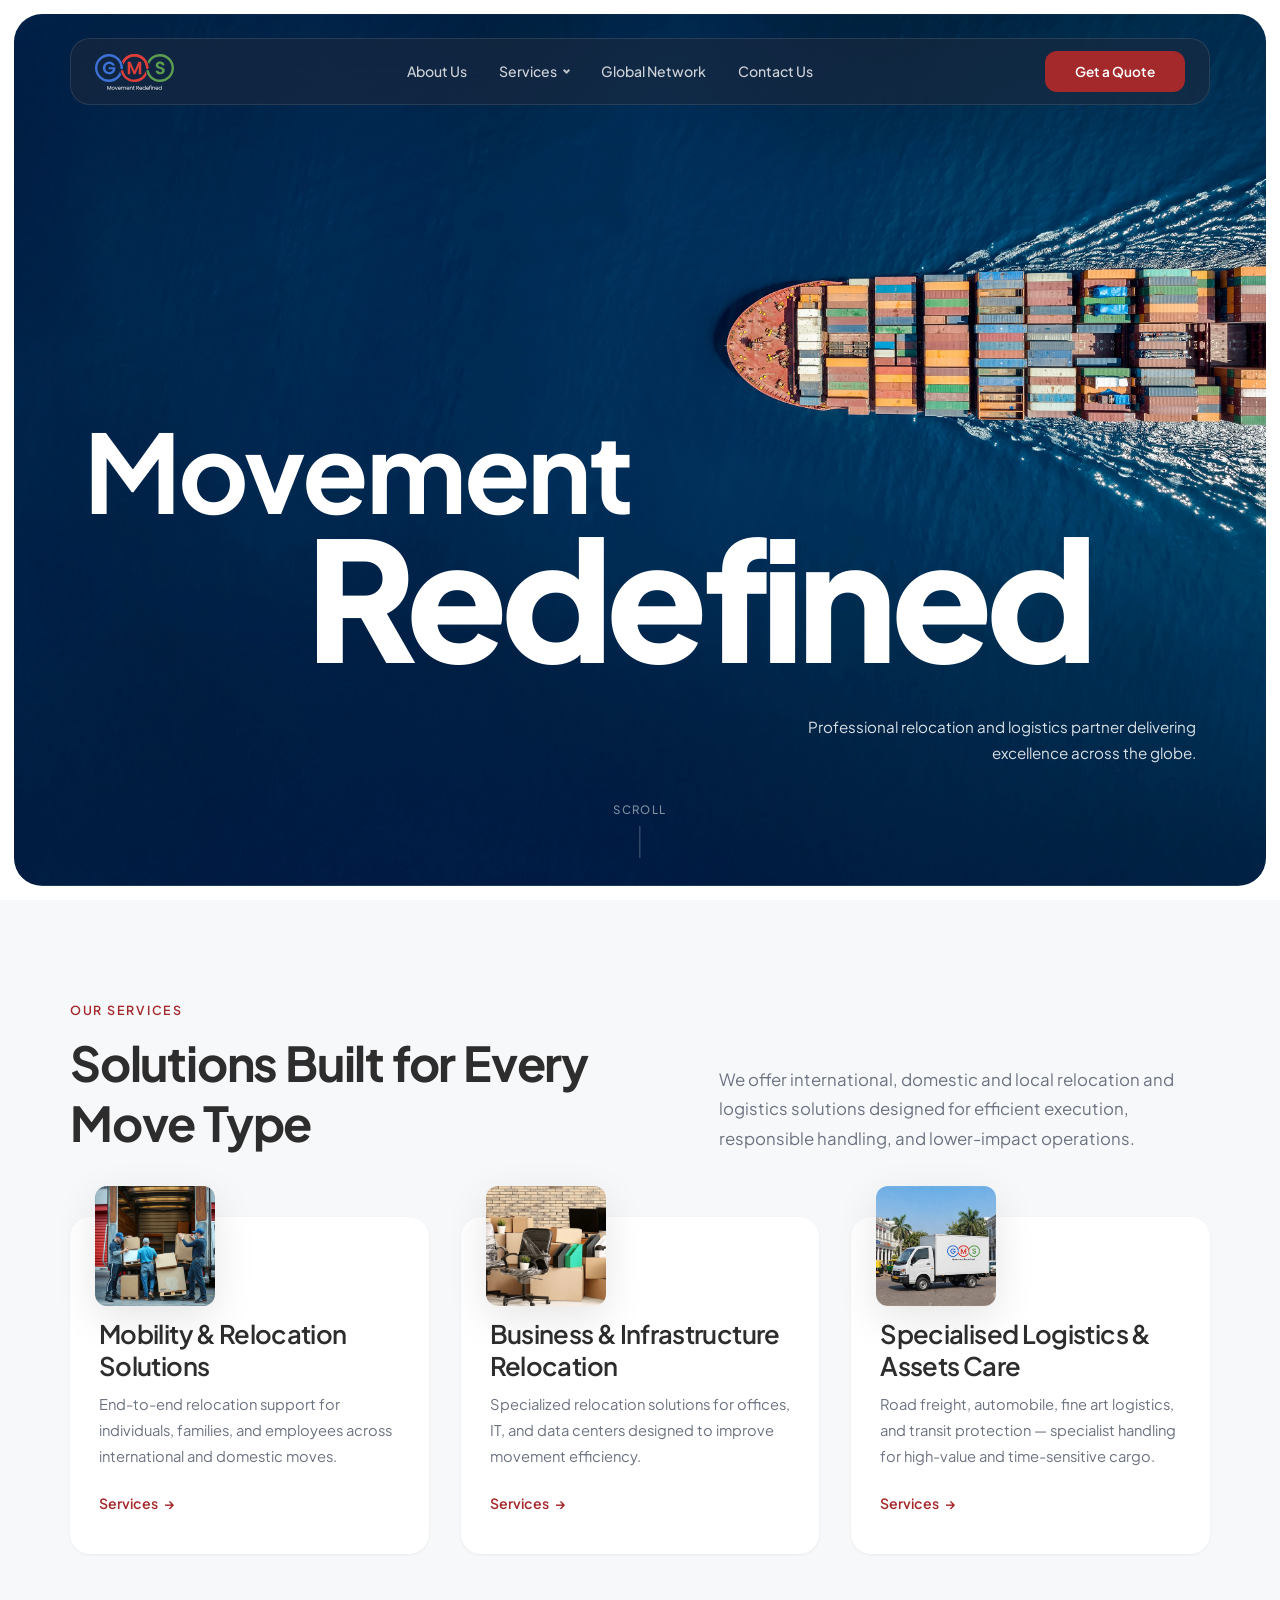
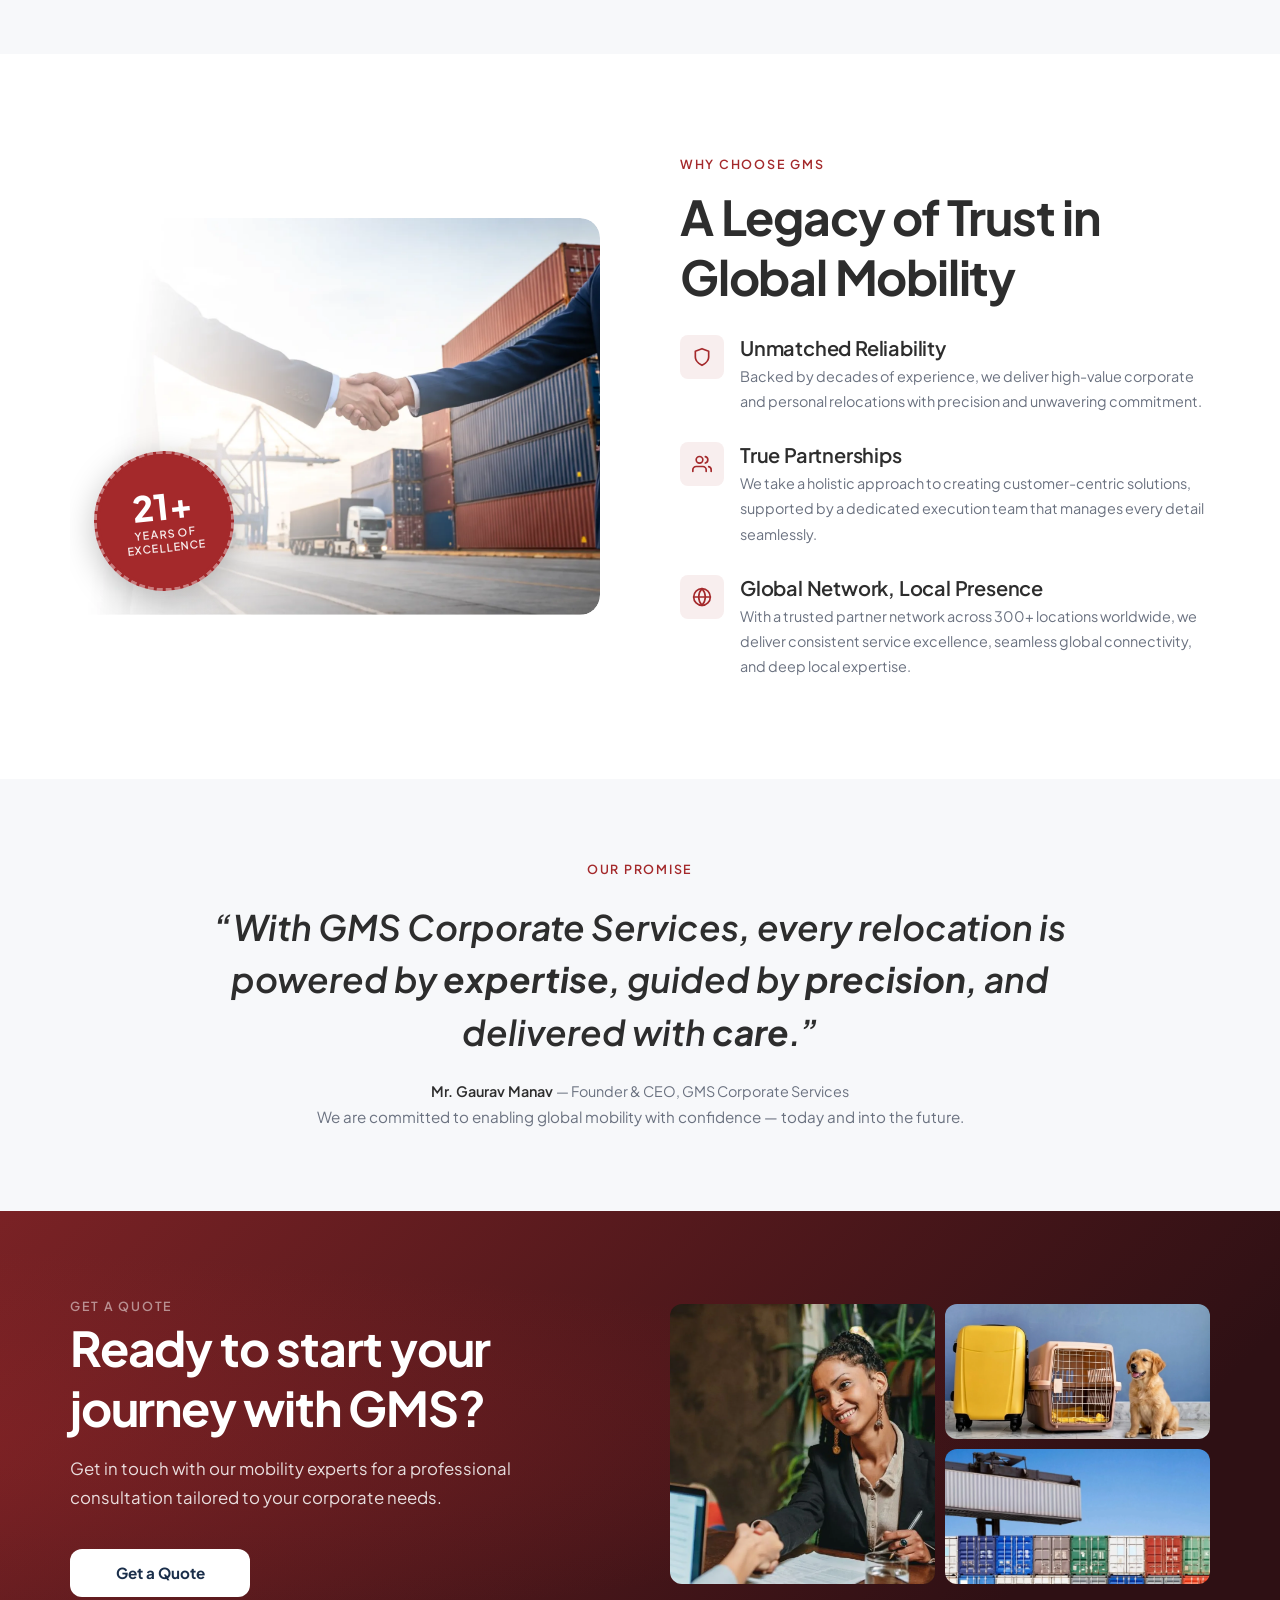
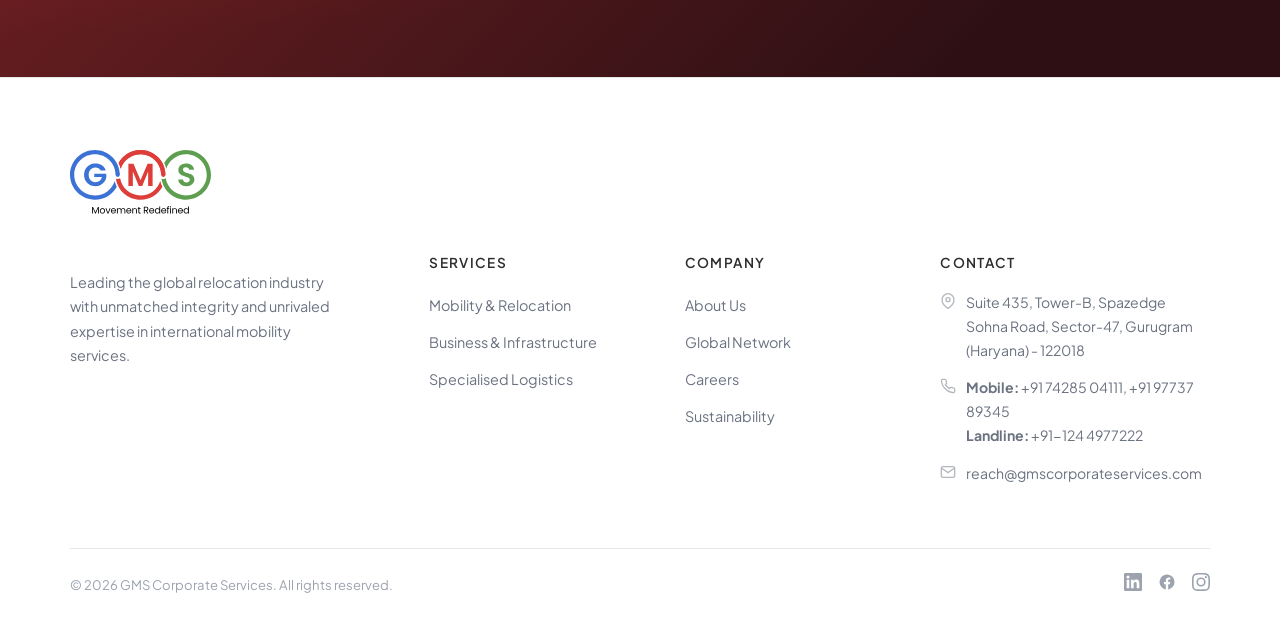
==== commit b86716f8: "Update footer social links and remove X icon - Footer now links to LinkedIn/Facebook/Instagram and r" ====
--- a/Website/index.html
+++ b/Website/index.html
@@ -8,7 +8,7 @@
   <link rel="preconnect" href="https://fonts.googleapis.com">
   <link rel="preconnect" href="https://fonts.gstatic.com" crossorigin>
   <link href="https://fonts.googleapis.com/css2?family=Plus+Jakarta+Sans:ital,wght@0,300;0,400;0,500;0,600;0,700;0,800;1,400;1,600&display=swap" rel="stylesheet">
-  <link rel="stylesheet" href="css/style.css?v=20">
+  <link rel="stylesheet" href="css/style.css?v=24">
 </head>
 <body>
 
@@ -304,13 +304,13 @@
       <div class="footer__bottom">
         <span>&copy; 2026 GMS Corporate Services. All rights reserved.</span>
         <div class="footer__socials">
-          <a href="#" aria-label="LinkedIn">
+          <a href="https://www.linkedin.com/company/gms-movement-redefined/" aria-label="LinkedIn" target="_blank" rel="noopener noreferrer">
             <svg width="18" height="18" viewBox="0 0 24 24" fill="currentColor"><path d="M20.447 20.452h-3.554v-5.569c0-1.328-.027-3.037-1.852-3.037-1.853 0-2.136 1.445-2.136 2.939v5.667H9.351V9h3.414v1.561h.046c.477-.9 1.637-1.85 3.37-1.85 3.601 0 4.267 2.37 4.267 5.455v6.286zM5.337 7.433a2.062 2.062 0 01-2.063-2.065 2.064 2.064 0 112.063 2.065zm1.782 13.019H3.555V9h3.564v11.452zM22.225 0H1.771C.792 0 0 .774 0 1.729v20.542C0 23.227.792 24 1.771 24h20.451C23.2 24 24 23.227 24 22.271V1.729C24 .774 23.2 0 22.222 0h.003z"/></svg>
           </a>
-          <a href="#" aria-label="Twitter">
-            <svg width="18" height="18" viewBox="0 0 24 24" fill="currentColor"><path d="M18.244 2.25h3.308l-7.227 8.26 8.502 11.24H16.17l-5.214-6.817L4.99 21.75H1.68l7.73-8.835L1.254 2.25H8.08l4.713 6.231zm-1.161 17.52h1.833L7.084 4.126H5.117z"/></svg>
+          <a href="https://www.facebook.com/share/1bi7m2tDwA/?mibextid=wwXIfr" aria-label="Facebook" target="_blank" rel="noopener noreferrer">
+            <svg width="18" height="18" viewBox="0 0 24 24" fill="currentColor"><path d="M22 12a10 10 0 10-11.563 9.874v-6.987H7.898V12h2.539V9.797c0-2.506 1.492-3.89 3.777-3.89 1.094 0 2.238.195 2.238.195v2.46h-1.26c-1.242 0-1.63.771-1.63 1.562V12h2.773l-.443 2.887h-2.33v6.987A10.002 10.002 0 0022 12z"/></svg>
           </a>
-          <a href="#" aria-label="Instagram">
+          <a href="https://www.instagram.com/gms_movementredefined?igsh=ZHFreXRpeGFmam15&utm_source=qr" aria-label="Instagram" target="_blank" rel="noopener noreferrer">
             <svg width="18" height="18" viewBox="0 0 24 24" fill="currentColor"><path d="M12 2.163c3.204 0 3.584.012 4.85.07 3.252.148 4.771 1.691 4.919 4.919.058 1.265.069 1.645.069 4.849 0 3.205-.012 3.584-.069 4.849-.149 3.225-1.664 4.771-4.919 4.919-1.266.058-1.644.07-4.85.07-3.204 0-3.584-.012-4.849-.07-3.26-.149-4.771-1.699-4.919-4.92-.058-1.265-.07-1.644-.07-4.849 0-3.204.013-3.583.07-4.849.149-3.227 1.664-4.771 4.919-4.919 1.266-.057 1.645-.069 4.849-.069zM12 0C8.741 0 8.333.014 7.053.072 2.695.272.273 2.69.073 7.052.014 8.333 0 8.741 0 12c0 3.259.014 3.668.072 4.948.2 4.358 2.618 6.78 6.98 6.98C8.333 23.986 8.741 24 12 24c3.259 0 3.668-.014 4.948-.072 4.354-.2 6.782-2.618 6.979-6.98.059-1.28.073-1.689.073-4.948 0-3.259-.014-3.667-.072-4.947-.196-4.354-2.617-6.78-6.979-6.98C15.668.014 15.259 0 12 0zm0 5.838a6.162 6.162 0 100 12.324 6.162 6.162 0 000-12.324zM12 16a4 4 0 110-8 4 4 0 010 8zm6.406-11.845a1.44 1.44 0 100 2.881 1.44 1.44 0 000-2.881z"/></svg>
           </a>
         </div>
@@ -336,14 +336,14 @@
           <select data-inquiry-select>
             <option value="" disabled selected>Inquiry Type</option>
             <option value="household">Household Relocation</option>
-            <option value="corporate">Corporate Mobility Solutions</option>
+            <option value="corporate">Corporate Mobility</option>
             <option value="destination">Relocation &amp; Destination Services</option>
             <option value="pet">Pet Relocation</option>
             <option value="fine-art">Fine Art Logistics</option>
             <option value="auto">Automobile Transportation</option>
             <option value="office">Office &amp; IT Relocation</option>
             <option value="data-center">Data Center Migration</option>
-            <option value="warehousing">Warehousing Solutions</option>
+            <option value="warehousing">Warehousing</option>
             <option value="road-freight">Road Freight Solutions</option>
             <option value="other">Other</option>
           </select>
@@ -360,6 +360,6 @@
     </div>
   </div>
 
-  <script src="js/main.js?v=14"></script>
+  <script src="js/main.js?v=17"></script>
 </body>
 </html>
--- a/Website/css/style.css
+++ b/Website/css/style.css
@@ -2082,8 +2082,9 @@
   pointer-events: auto;
 }
 
-.india-map__overlay circle {
-  pointer-events: all;
+/* Map is a static image (no hover/click interactions). */
+.india-map__overlay {
+  pointer-events: none;
 }
 
 .india-map__dot {
@@ -2092,12 +2093,10 @@
   stroke-width: 2;
   transition: all 0.3s ease;
   cursor: pointer;
-  filter: drop-shadow(0 2px 4px rgba(0, 0, 0, 0.2));
 }
 
 .india-map__dot:hover {
   fill: rgba(176, 48, 47, 0.8);
-  filter: drop-shadow(0 4px 12px rgba(176, 48, 47, 0.4));
 }
 
 /* Pins that should NOT show hover/tooltips (static overlay markers) */
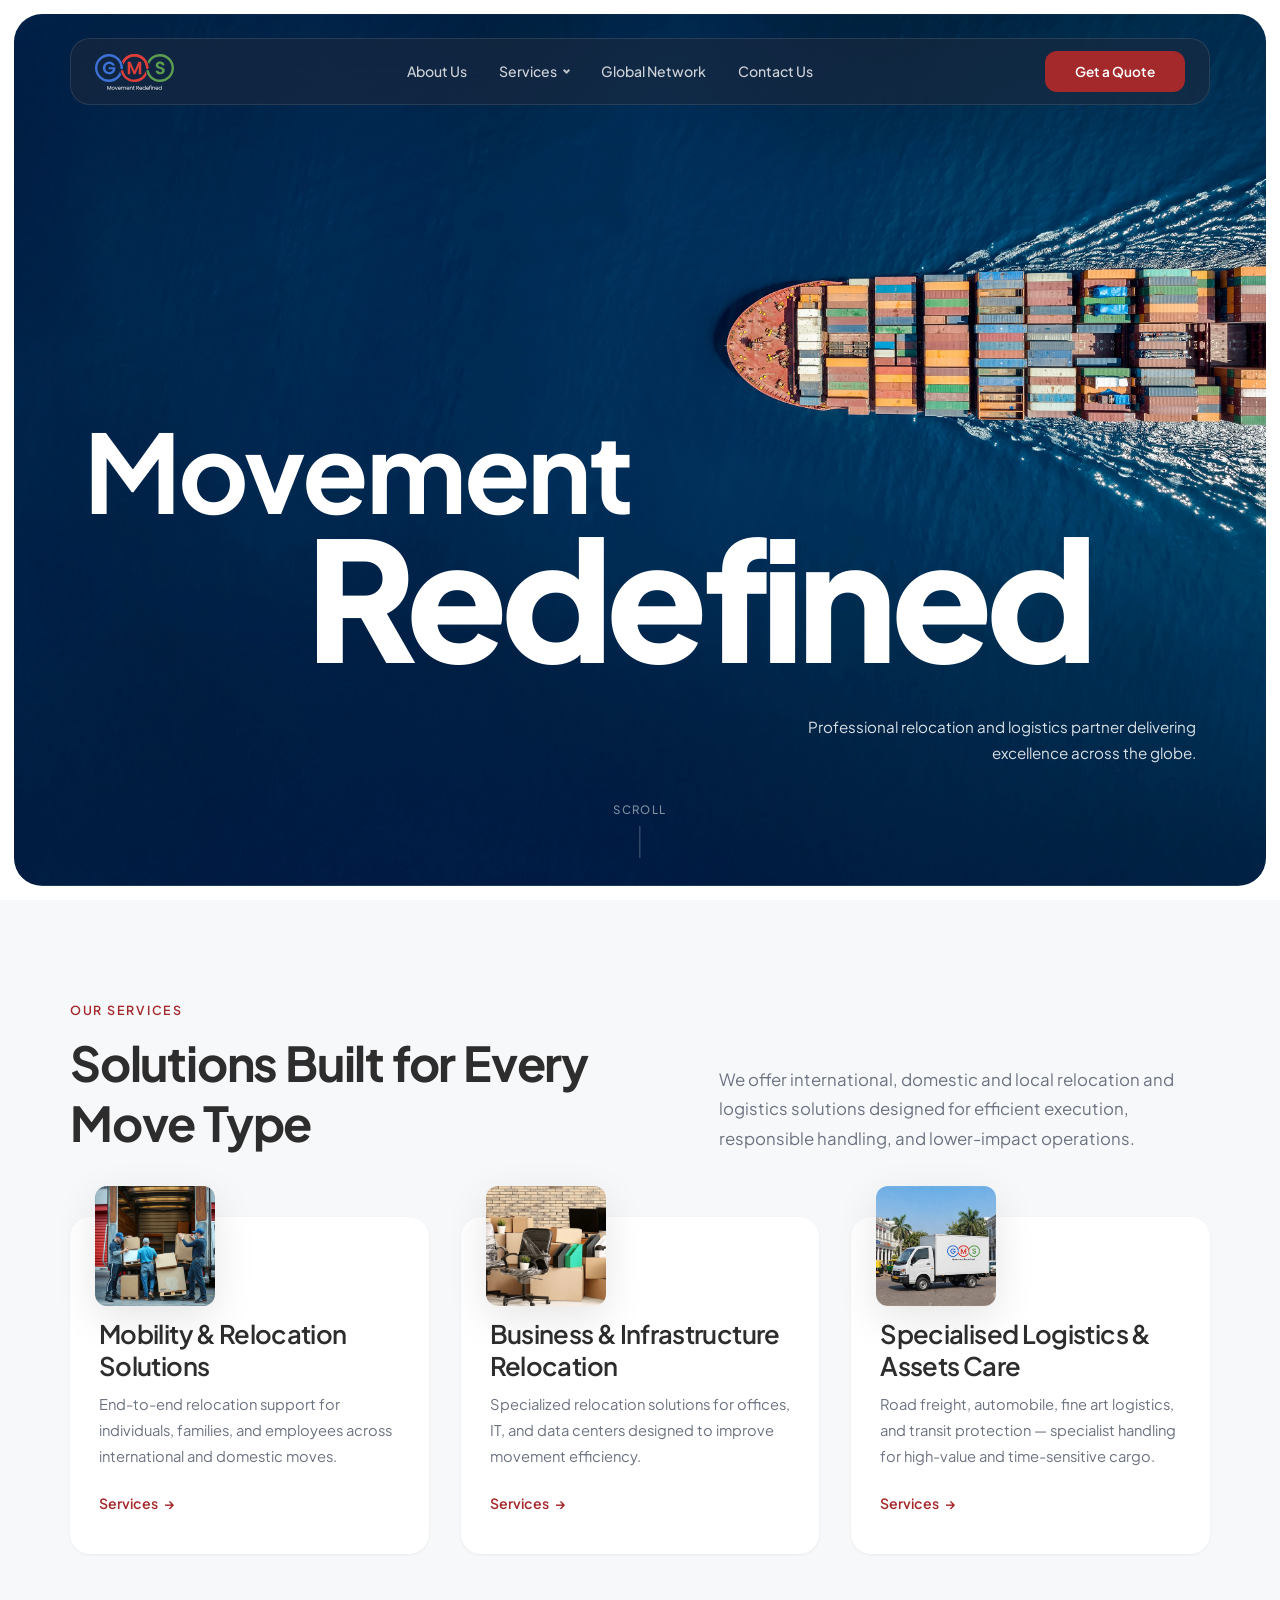
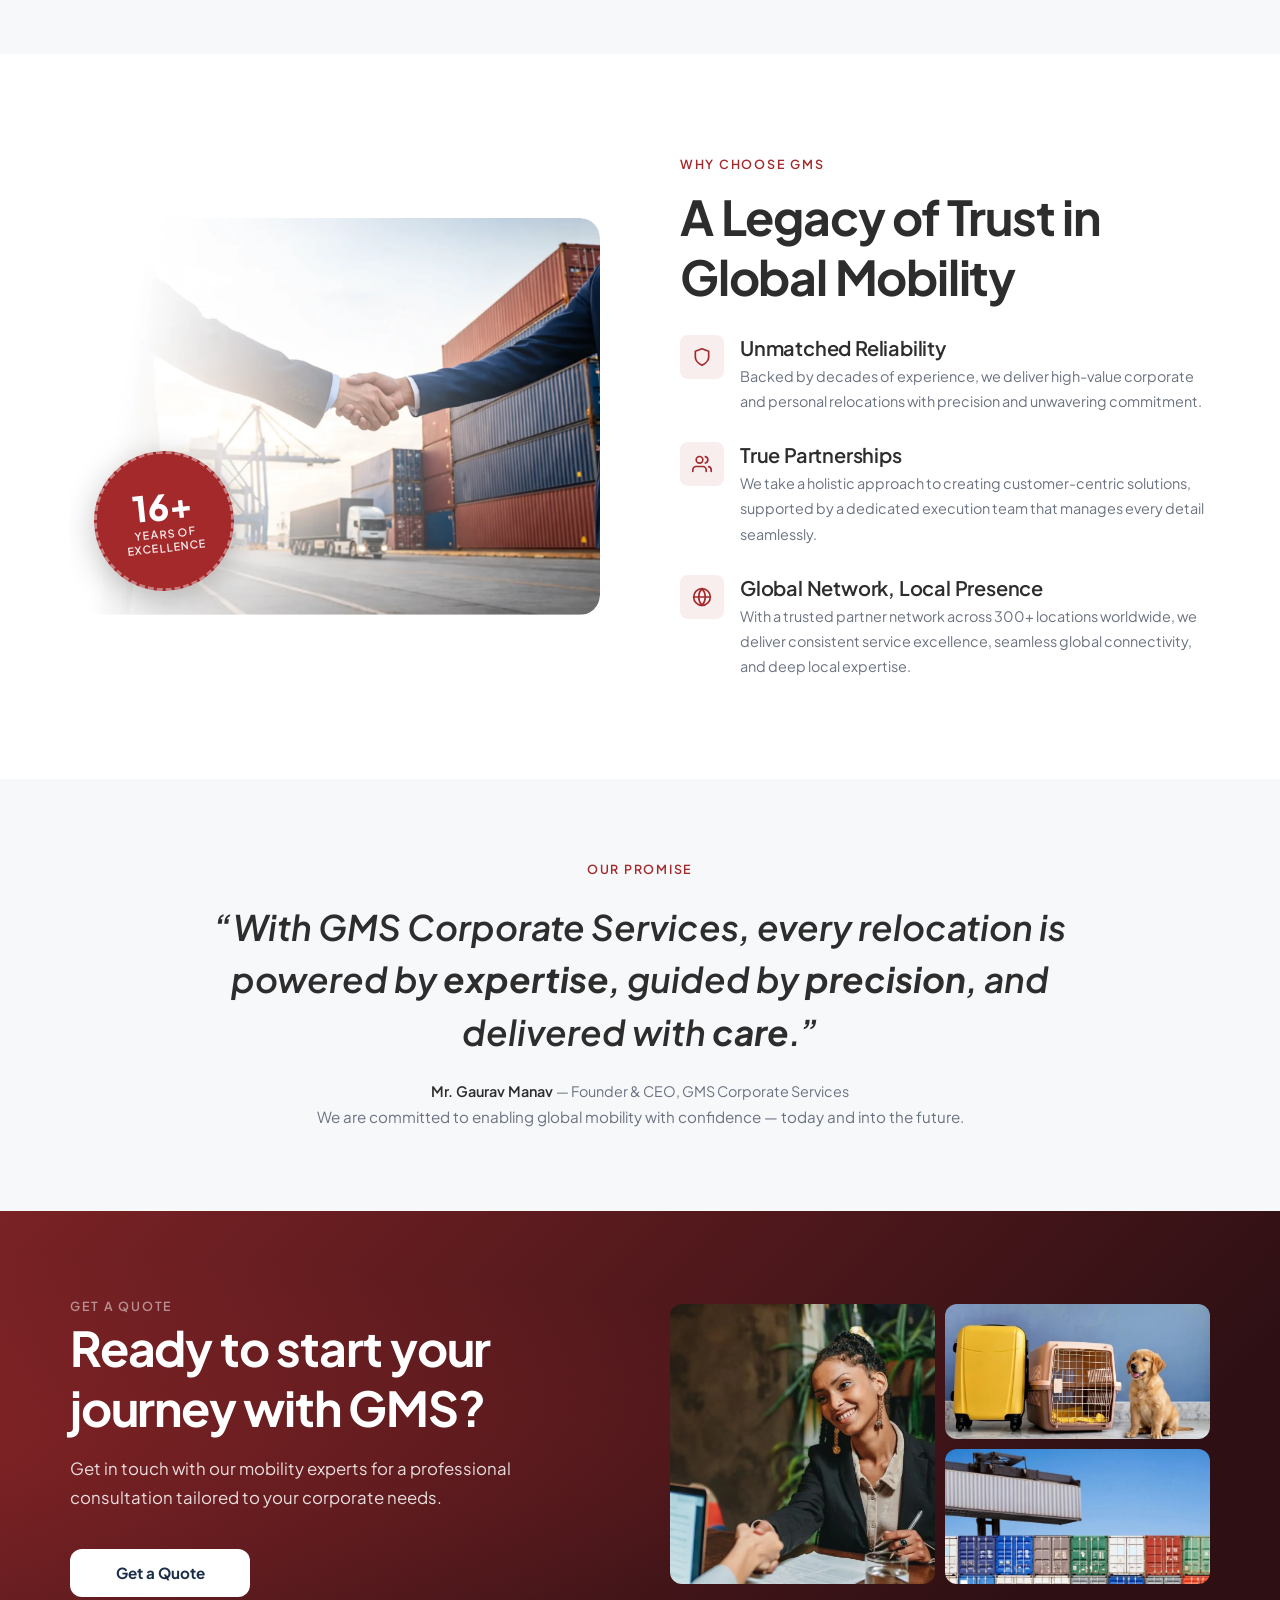
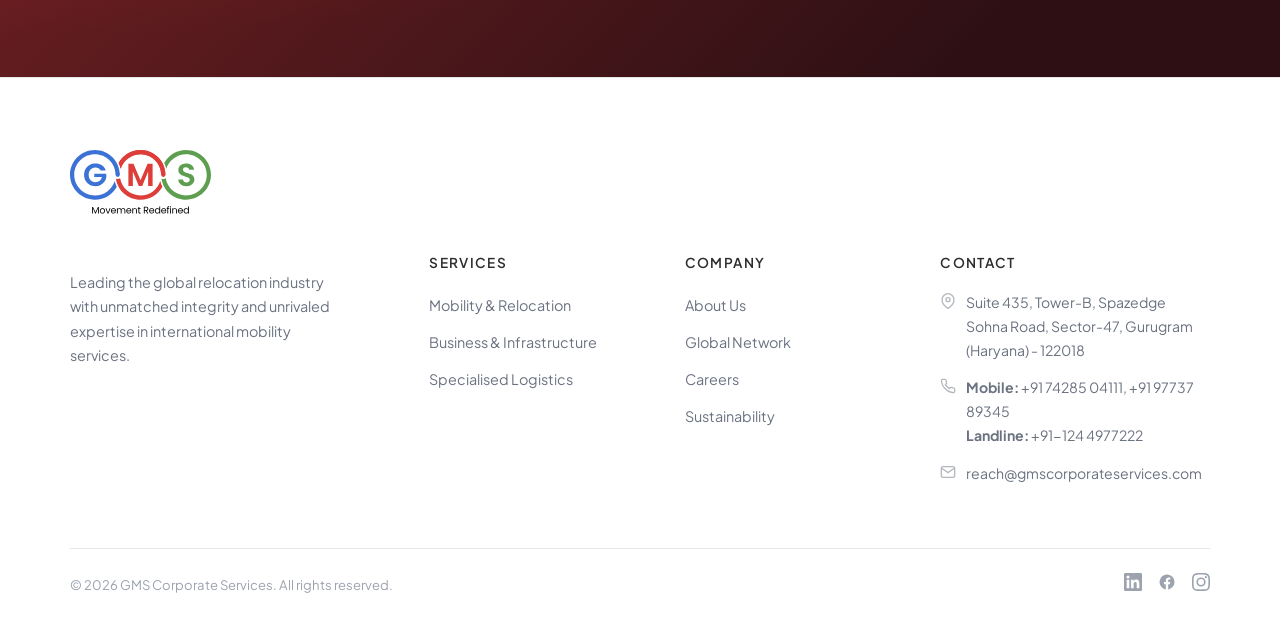
==== commit 29b12070: "Wire contact forms to Web3Forms - All forms POST to Web3Forms API with full payload (name, email, ph" ====
--- a/Website/index.html
+++ b/Website/index.html
@@ -8,7 +8,7 @@
   <link rel="preconnect" href="https://fonts.googleapis.com">
   <link rel="preconnect" href="https://fonts.gstatic.com" crossorigin>
   <link href="https://fonts.googleapis.com/css2?family=Plus+Jakarta+Sans:ital,wght@0,300;0,400;0,500;0,600;0,700;0,800;1,400;1,600&display=swap" rel="stylesheet">
-  <link rel="stylesheet" href="css/style.css?v=24">
+  <link rel="stylesheet" href="css/style.css?v=25">
 </head>
 <body>
 
@@ -326,30 +326,30 @@
         <h2 id="quote-modal-title" class="quote-modal__title">Get your quote</h2>
         <p class="quote-modal__subtitle">Share a few details about your move or logistics requirement and we will get back with a tailored proposal.</p>
       </div>
-      <form class="quote-form" onsubmit="return false;">
+      <form class="quote-form" data-contact-form>
         <div class="form-row">
-          <input type="text" placeholder="Name">
-          <input type="email" placeholder="Email Address">
+          <input type="text" name="name" placeholder="Name" required>
+          <input type="email" name="email" placeholder="Email Address" required>
         </div>
         <div class="form-row">
-          <input type="tel" placeholder="Phone Number">
-          <select data-inquiry-select>
+          <input type="tel" name="phone" placeholder="Phone Number" required>
+          <select data-inquiry-select name="inquiry_type" required>
             <option value="" disabled selected>Inquiry Type</option>
             <option value="household">Household Relocation</option>
-            <option value="corporate">Corporate Mobility</option>
+            <option value="corporate">Corporate Mobility Solutions</option>
             <option value="destination">Relocation &amp; Destination Services</option>
             <option value="pet">Pet Relocation</option>
             <option value="fine-art">Fine Art Logistics</option>
             <option value="auto">Automobile Transportation</option>
             <option value="office">Office &amp; IT Relocation</option>
             <option value="data-center">Data Center Migration</option>
-            <option value="warehousing">Warehousing</option>
+            <option value="warehousing">Warehousing Solutions</option>
             <option value="road-freight">Road Freight Solutions</option>
             <option value="other">Other</option>
           </select>
         </div>
         <div class="inquiry-followup" data-inquiry-followup hidden></div>
-        <textarea placeholder="Tell us about your requirements"></textarea>
+        <textarea name="message" placeholder="Tell us about your requirements"></textarea>
         <div class="quote-form__actions">
           <button type="submit" class="btn btn--primary">Send Message</button>
         </div>
@@ -360,6 +360,6 @@
     </div>
   </div>
 
-  <script src="js/main.js?v=17"></script>
+  <script src="js/main.js?v=19"></script>
 </body>
 </html>
--- a/Website/css/style.css
+++ b/Website/css/style.css
@@ -3101,3 +3101,59 @@
 @media (max-width: 640px) {
   .service-pager { grid-template-columns: 1fr; }
 }
+
+/* ==================================
+   Contact form: inline status + success
+   ================================== */
+.form-status {
+  font-size: 0.88rem;
+  padding: 10px 14px;
+  border-radius: var(--radius-sm);
+  margin: 10px 0 6px;
+  line-height: 1.45;
+}
+.form-status--error {
+  background: rgba(176, 48, 47, 0.08);
+  color: var(--blue-primary);
+  border: 1px solid rgba(176, 48, 47, 0.25);
+}
+.form-status--success {
+  background: rgba(20, 130, 80, 0.08);
+  color: #0f6c44;
+  border: 1px solid rgba(20, 130, 80, 0.25);
+}
+
+.form-success {
+  display: flex;
+  align-items: flex-start;
+  gap: 14px;
+  padding: 22px 24px;
+  border: 1px solid rgba(20, 130, 80, 0.25);
+  background: rgba(20, 130, 80, 0.06);
+  border-radius: var(--radius-md);
+}
+.form-success__icon {
+  flex: 0 0 44px;
+  width: 44px;
+  height: 44px;
+  border-radius: 999px;
+  display: flex;
+  align-items: center;
+  justify-content: center;
+  background: #0f6c44;
+  color: #fff;
+}
+.form-success__body h3 {
+  font-size: 1.05rem;
+  margin: 0 0 6px;
+  color: var(--charcoal);
+}
+.form-success__body p {
+  font-size: 0.92rem;
+  color: var(--charcoal-light);
+  margin: 0;
+}
+.form-success__body a {
+  color: var(--blue-primary);
+  text-decoration: underline;
+}
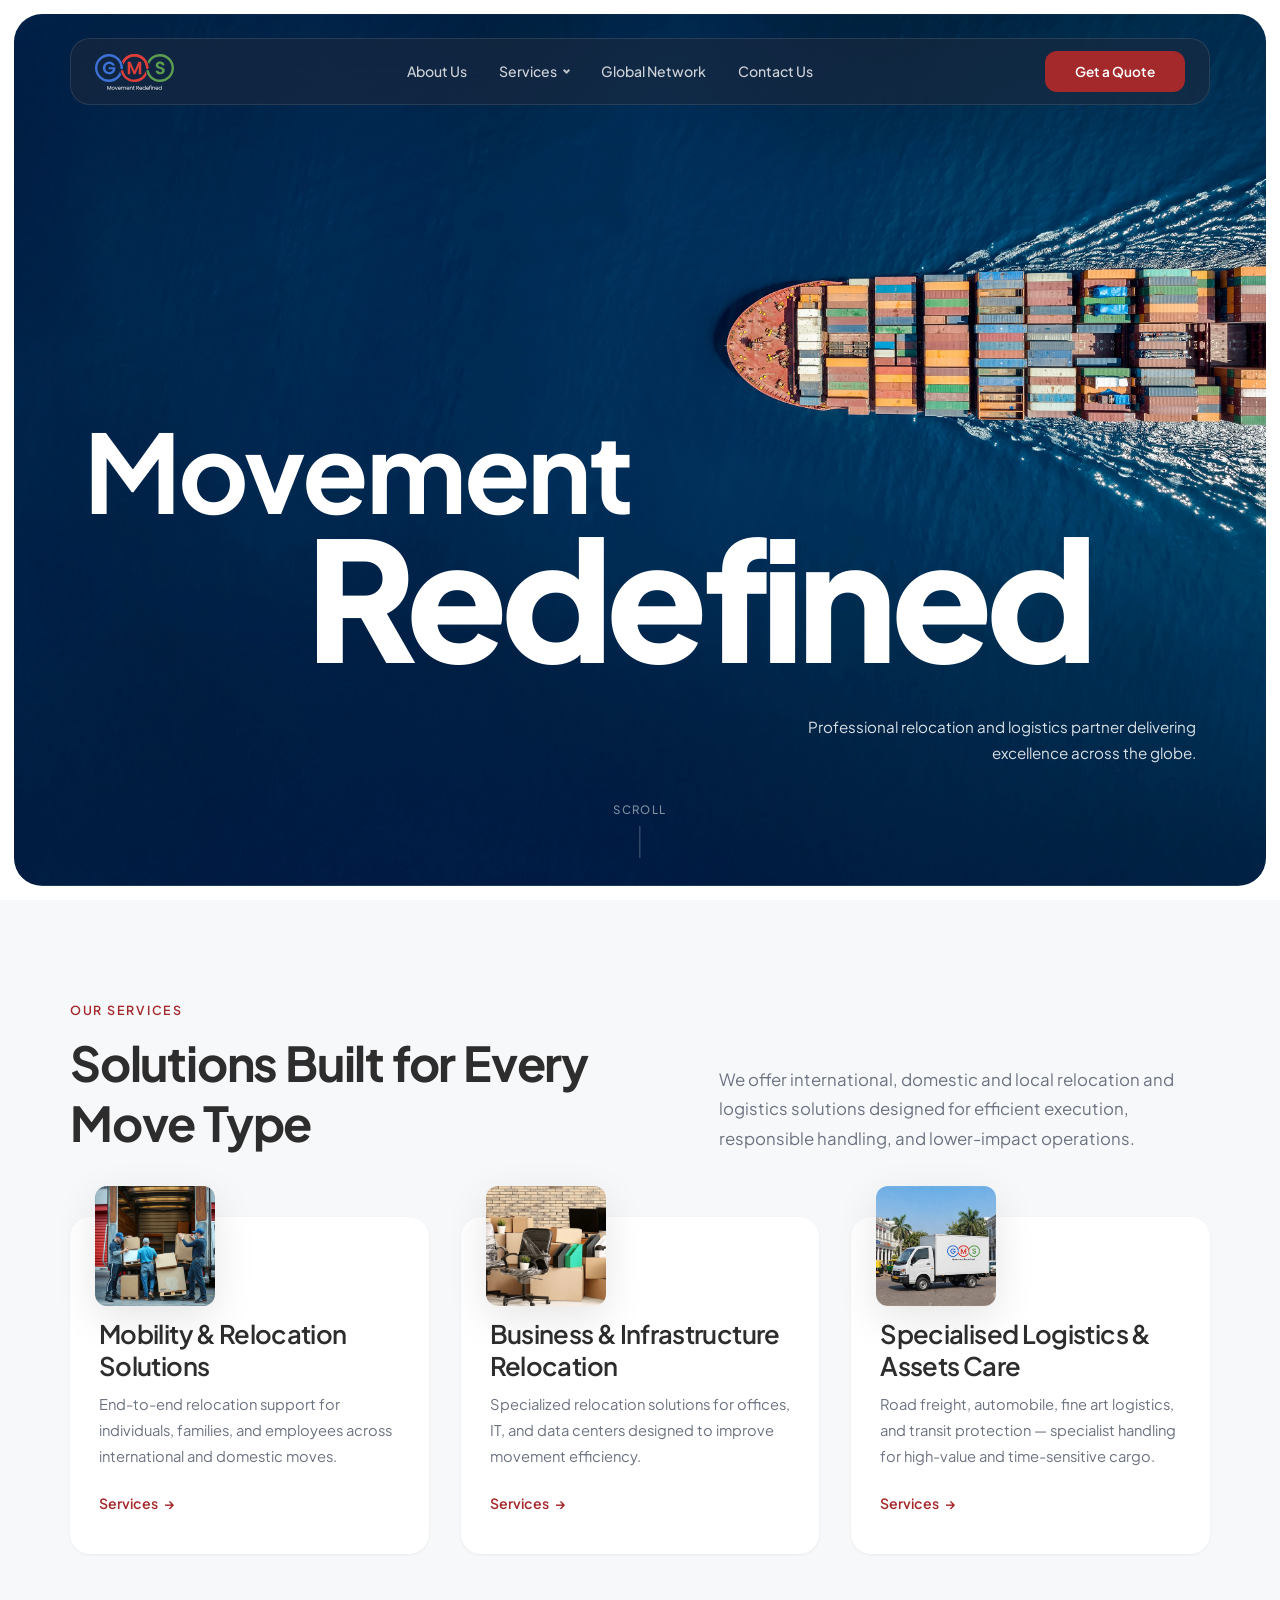
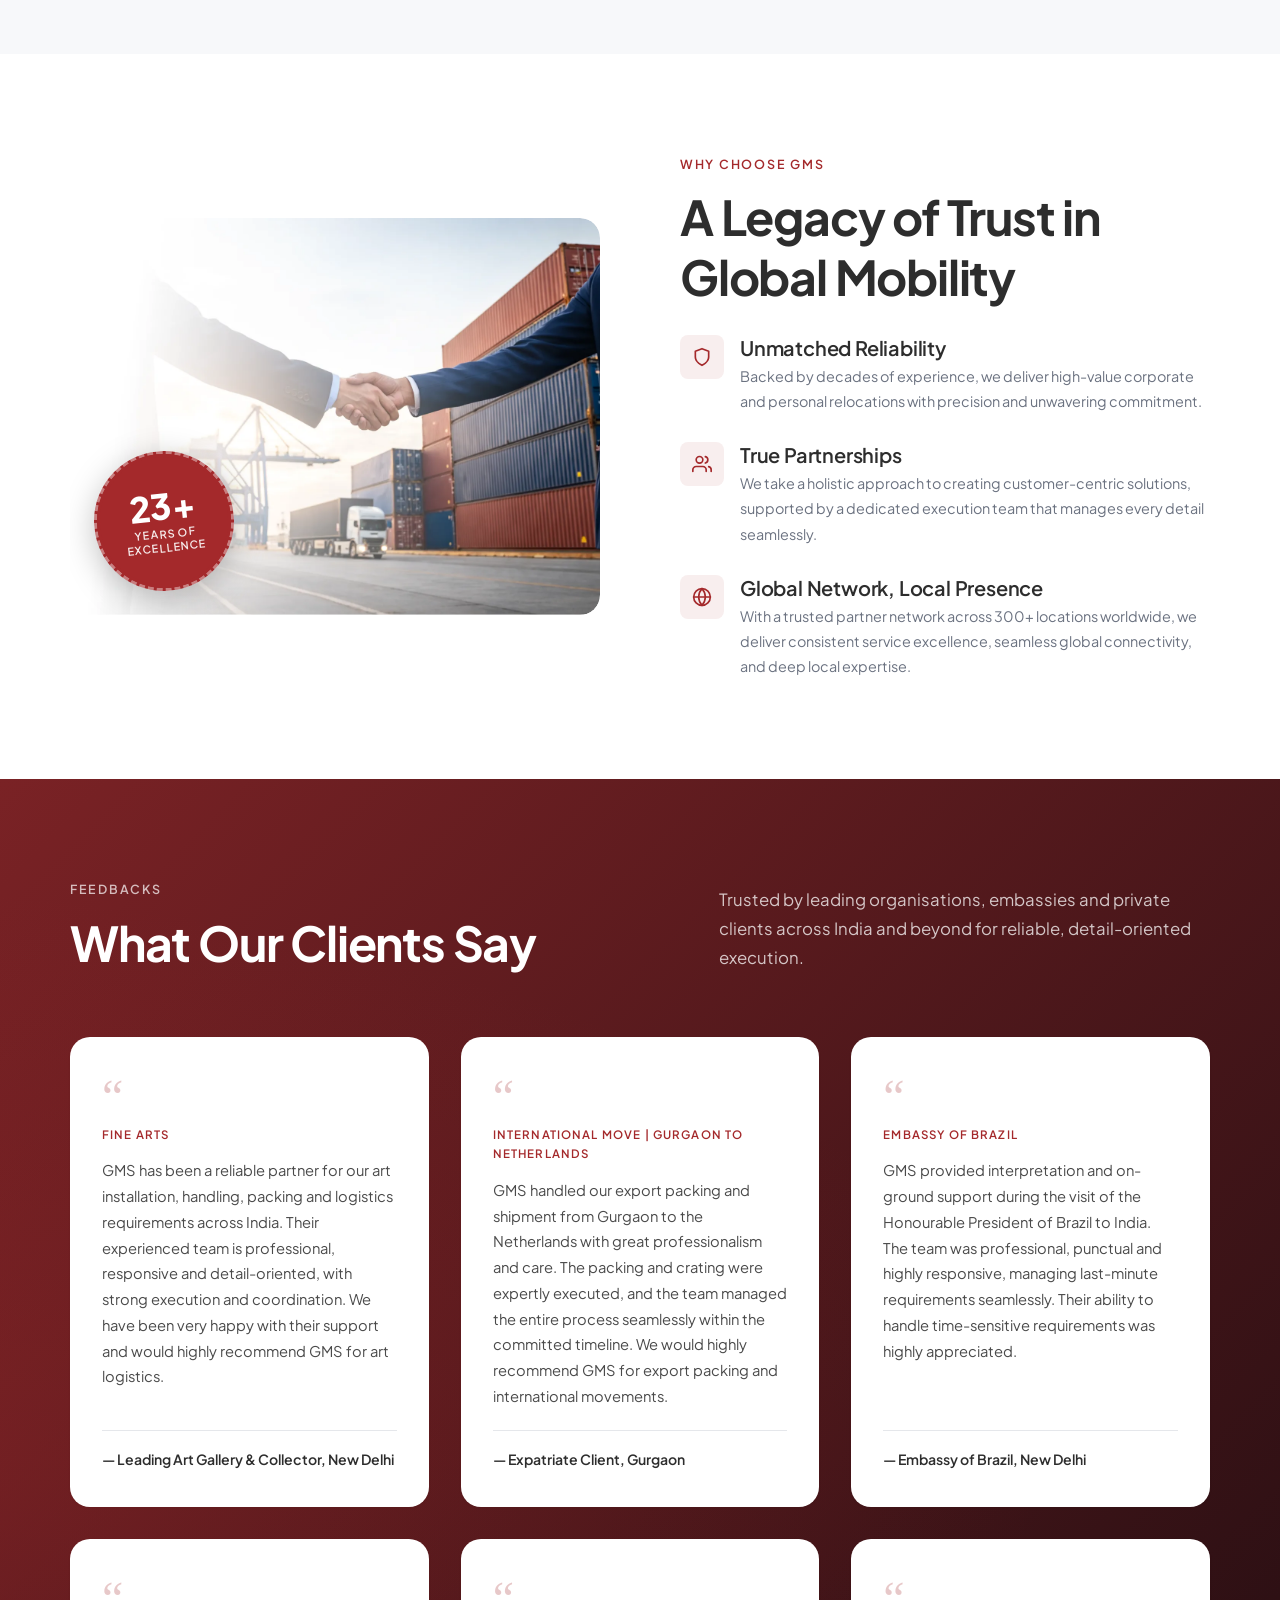
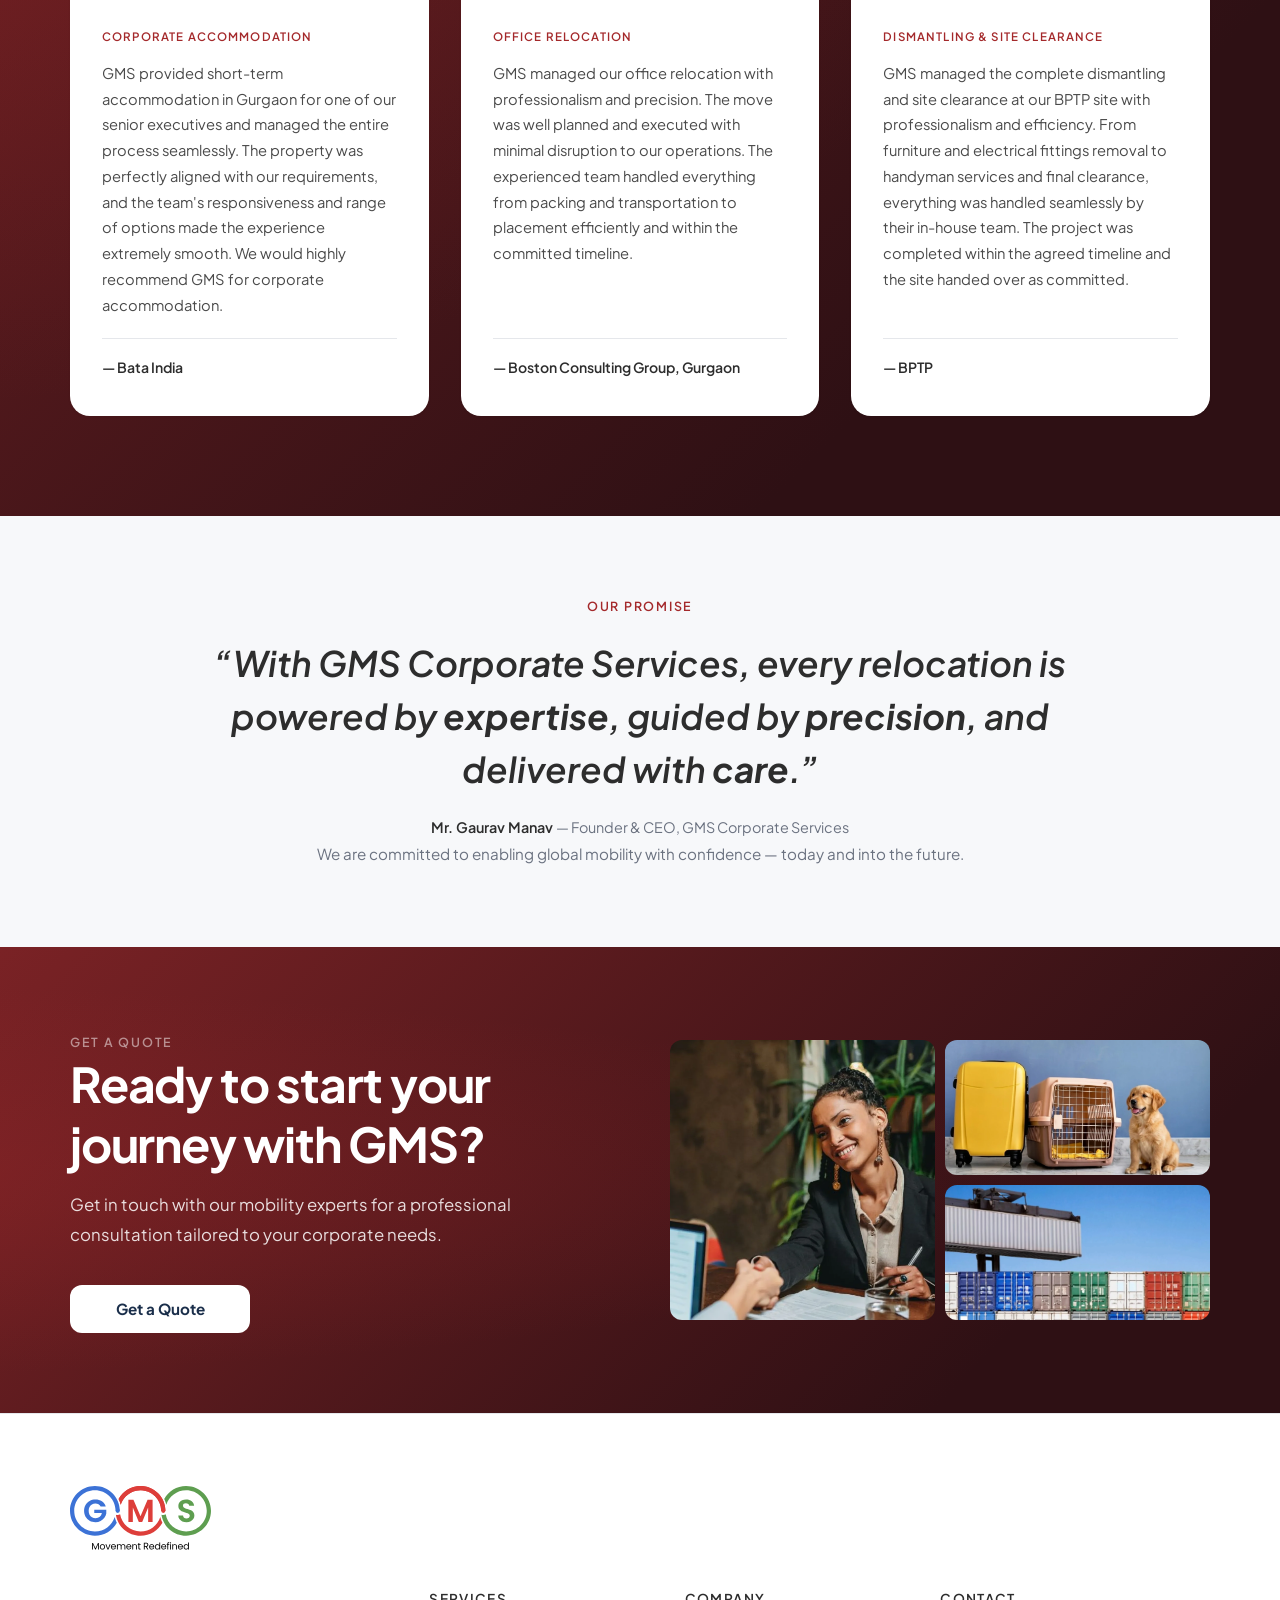
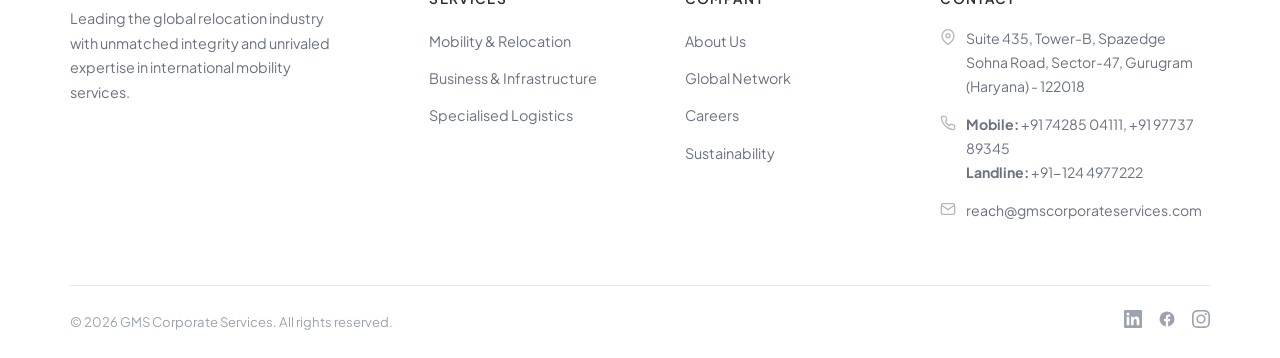
==== commit a20e2592: "added feedback section" ====
--- a/Website/index.html
+++ b/Website/index.html
@@ -3,12 +3,15 @@
 <head>
   <meta charset="UTF-8">
   <meta name="viewport" content="width=device-width, initial-scale=1.0">
+  <link rel="icon" href="favicon.ico" sizes="any">
+  <link rel="icon" href="favicon.png" type="image/png">
+  <link rel="apple-touch-icon" href="favicon.png">
   <title>GMS — Global Mobility Services | Movement Redefined</title>
   <meta name="description" content="GMS Corporate Services offers comprehensive relocation and logistics solutions designed to optimize your business operations and expand your global footprint.">
   <link rel="preconnect" href="https://fonts.googleapis.com">
   <link rel="preconnect" href="https://fonts.gstatic.com" crossorigin>
   <link href="https://fonts.googleapis.com/css2?family=Plus+Jakarta+Sans:ital,wght@0,300;0,400;0,500;0,600;0,700;0,800;1,400;1,600&display=swap" rel="stylesheet">
-  <link rel="stylesheet" href="css/style.css?v=25">
+  <link rel="stylesheet" href="css/style.css?v=26">
 </head>
 <body>
 
@@ -217,6 +220,59 @@
     </div>
   </section>
 
+  <!-- Feedbacks -->
+  <section class="section feedbacks">
+    <div class="container">
+      <div class="section-header-split reveal">
+        <div>
+          <span class="label feedbacks__label">Feedbacks</span>
+          <h2>What Our Clients Say</h2>
+        </div>
+        <div>
+          <p>Trusted by leading organisations, embassies and private clients across India and beyond for reliable, detail-oriented execution.</p>
+        </div>
+      </div>
+      <div class="feedback-grid">
+        <div class="feedback-card reveal">
+          <span class="feedback-card__quote-mark">&ldquo;</span>
+          <span class="feedback-card__tag">Fine Arts</span>
+          <p class="feedback-card__text">GMS has been a reliable partner for our art installation, handling, packing and logistics requirements across India. Their experienced team is professional, responsive and detail-oriented, with strong execution and coordination. We have been very happy with their support and would highly recommend GMS for art logistics.</p>
+          <p class="feedback-card__author">&mdash; Leading Art Gallery &amp; Collector, New Delhi</p>
+        </div>
+        <div class="feedback-card reveal reveal-delay-1">
+          <span class="feedback-card__quote-mark">&ldquo;</span>
+          <span class="feedback-card__tag">International Move | Gurgaon to Netherlands</span>
+          <p class="feedback-card__text">GMS handled our export packing and shipment from Gurgaon to the Netherlands with great professionalism and care. The packing and crating were expertly executed, and the team managed the entire process seamlessly within the committed timeline. We would highly recommend GMS for export packing and international movements.</p>
+          <p class="feedback-card__author">&mdash; Expatriate Client, Gurgaon</p>
+        </div>
+        <div class="feedback-card reveal reveal-delay-2">
+          <span class="feedback-card__quote-mark">&ldquo;</span>
+          <span class="feedback-card__tag">Embassy of Brazil</span>
+          <p class="feedback-card__text">GMS provided interpretation and on-ground support during the visit of the Honourable President of Brazil to India. The team was professional, punctual and highly responsive, managing last-minute requirements seamlessly. Their ability to handle time-sensitive requirements was highly appreciated.</p>
+          <p class="feedback-card__author">&mdash; Embassy of Brazil, New Delhi</p>
+        </div>
+        <div class="feedback-card reveal">
+          <span class="feedback-card__quote-mark">&ldquo;</span>
+          <span class="feedback-card__tag">Corporate Accommodation</span>
+          <p class="feedback-card__text">GMS provided short-term accommodation in Gurgaon for one of our senior executives and managed the entire process seamlessly. The property was perfectly aligned with our requirements, and the team's responsiveness and range of options made the experience extremely smooth. We would highly recommend GMS for corporate accommodation.</p>
+          <p class="feedback-card__author">&mdash; Bata India</p>
+        </div>
+        <div class="feedback-card reveal reveal-delay-1">
+          <span class="feedback-card__quote-mark">&ldquo;</span>
+          <span class="feedback-card__tag">Office Relocation</span>
+          <p class="feedback-card__text">GMS managed our office relocation with professionalism and precision. The move was well planned and executed with minimal disruption to our operations. The experienced team handled everything from packing and transportation to placement efficiently and within the committed timeline.</p>
+          <p class="feedback-card__author">&mdash; Boston Consulting Group, Gurgaon</p>
+        </div>
+        <div class="feedback-card reveal reveal-delay-2">
+          <span class="feedback-card__quote-mark">&ldquo;</span>
+          <span class="feedback-card__tag">Dismantling &amp; Site Clearance</span>
+          <p class="feedback-card__text">GMS managed the complete dismantling and site clearance at our BPTP site with professionalism and efficiency. From furniture and electrical fittings removal to handyman services and final clearance, everything was handled seamlessly by their in-house team. The project was completed within the agreed timeline and the site handed over as committed.</p>
+          <p class="feedback-card__author">&mdash; BPTP</p>
+        </div>
+      </div>
+    </div>
+  </section>
+
   <!-- Our Promise -->
   <section class="promise">
     <div class="container">
--- a/Website/css/style.css
+++ b/Website/css/style.css
@@ -916,6 +916,85 @@
 .service-card__link {
   text-decoration: none;
   cursor: pointer;
+}
+
+/* ==================================
+   FEEDBACK CARDS
+   ================================== */
+.feedbacks {
+  background: linear-gradient(135deg, #7A2225 0%, #2E1014 80%);
+  position: relative;
+  overflow: hidden;
+}
+
+.feedbacks::before {
+  content: '';
+  position: absolute;
+  inset: 0;
+  overflow: hidden;
+  background: radial-gradient(ellipse at -20% 50%, rgba(164, 41, 43, 0.32) 0%, transparent 60%);
+  pointer-events: none;
+}
+
+.feedbacks .container { position: relative; z-index: 1; }
+
+.feedbacks__label { color: var(--white); opacity: 0.7; }
+.feedbacks .section-header-split h2 { color: var(--white); }
+.feedbacks .section-header-split p { color: rgba(255,255,255,0.75); }
+
+.feedback-grid {
+  display: grid;
+  grid-template-columns: repeat(3, 1fr);
+  gap: 32px;
+}
+
+.feedback-card {
+  display: flex;
+  flex-direction: column;
+  background: var(--white);
+  border-radius: var(--radius-lg);
+  padding: 36px 32px;
+  box-shadow: var(--shadow-sm);
+  transition: all var(--transition-base);
+}
+
+.feedback-card:hover {
+  transform: translateY(-8px);
+  box-shadow: var(--shadow-lg);
+}
+
+.feedback-card__quote-mark {
+  font-family: Georgia, serif;
+  font-size: 3rem;
+  line-height: 1;
+  color: var(--blue-primary);
+  opacity: 0.25;
+  margin-bottom: 4px;
+}
+
+.feedback-card__tag {
+  font-size: 0.72rem;
+  font-weight: var(--fw-semi);
+  letter-spacing: 0.1em;
+  text-transform: uppercase;
+  color: var(--blue-primary);
+  margin-bottom: 14px;
+}
+
+.feedback-card__text {
+  font-size: 0.92rem;
+  color: var(--charcoal-light);
+  line-height: 1.75;
+  flex-grow: 1;
+  margin-bottom: 20px;
+}
+
+.feedback-card__author {
+  font-size: 0.88rem;
+  font-weight: var(--fw-semi);
+  color: var(--charcoal);
+  border-top: 1px solid var(--grey-light);
+  padding-top: 16px;
 }
 
 /* ==================================
@@ -2444,6 +2523,7 @@
     order: initial;
   }
   .services-grid { grid-template-columns: repeat(2, 1fr); }
+  .feedback-grid { grid-template-columns: repeat(2, 1fr); }
   .split { gap: 48px; }
   .footer__grid { grid-template-columns: 1fr 1fr; gap: 36px; }
   .section-header-split { gap: 32px; }
@@ -2510,6 +2590,7 @@
 
   /* --- Service cards --- */
   .services-grid { grid-template-columns: 1fr; gap: 56px; }
+  .feedback-grid { grid-template-columns: 1fr; gap: 24px; }
   .service-card { padding-top: 100px; }
   .service-card__body p { font-size: 1rem; }
 
